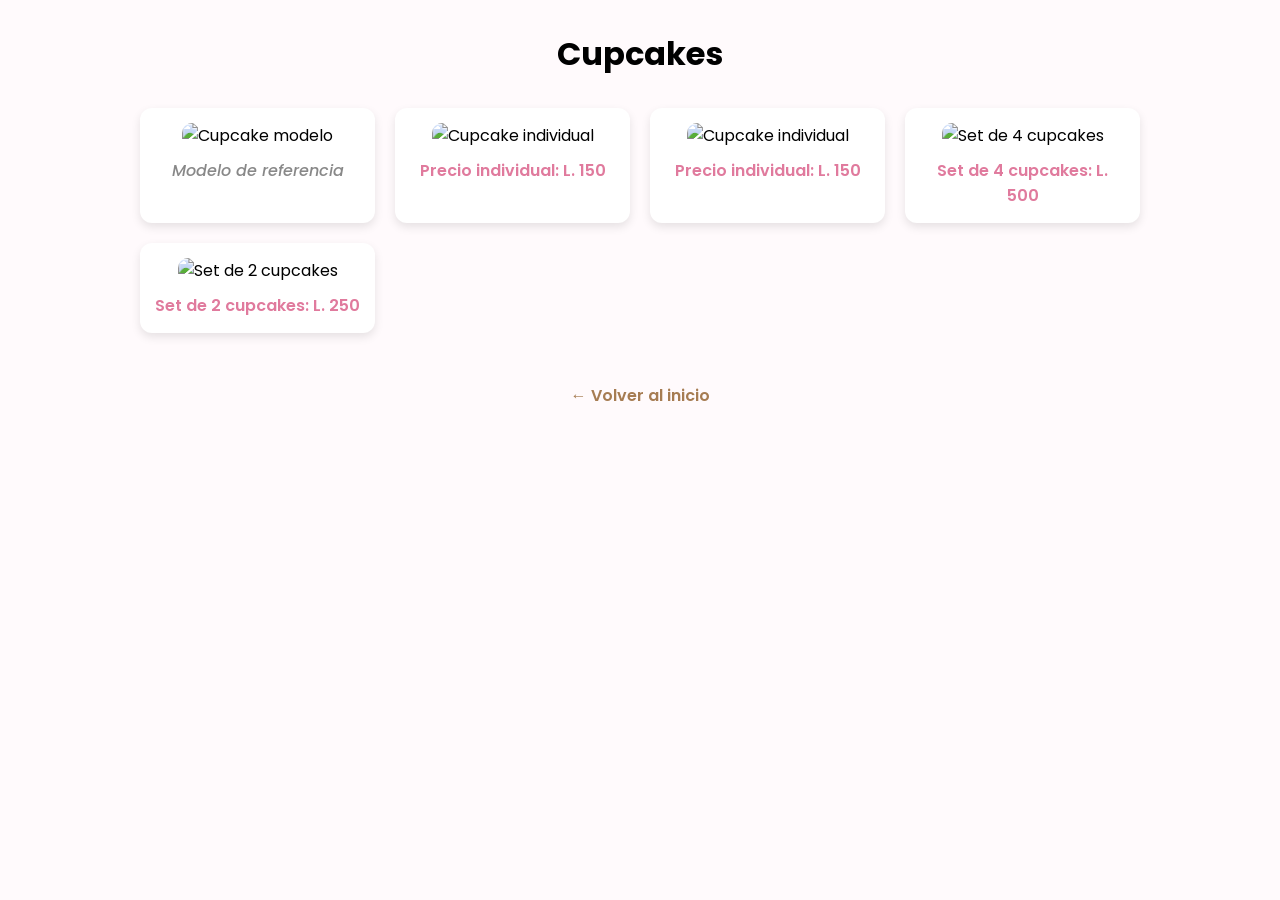
==== cupcakes.html @ 00a35a2e "Create cupcakes.html" ====
<!DOCTYPE html>
<html lang="es">
<head>
<meta charset="UTF-8">
<title>Cupcakes</title>

<meta name="viewport" content="width=device-width, initial-scale=1.0">

<link href="https://fonts.googleapis.com/css2?family=Poppins:wght@300;400;500;600&display=swap" rel="stylesheet">

<style>
body {
  font-family: 'Poppins', sans-serif;
  background: #fffafc;
  text-align: center;
  margin: 0;
}

h1 {
  margin: 30px 0 10px;
}

/* GALLERY */
.gallery {
  display: grid;
  grid-template-columns: repeat(auto-fit, minmax(220px, 1fr));
  gap: 20px;
  padding: 20px;
  max-width: 1000px;
  margin: auto;
}

/* CARD */
.card {
  background: white;
  padding: 15px;
  border-radius: 12px;
  box-shadow: 0 4px 10px rgba(0,0,0,0.1);
}

img {
  width: 100%;
  height: 220px;
  object-fit: cover;
  border-radius: 10px;
}

/* TEXT */
.price {
  margin-top: 10px;
  font-weight: 600;
  color: #e07a9d;
}

.no-price {
  margin-top: 10px;
  font-weight: 500;
  color: #888;
  font-style: italic;
}

/* BACK BUTTON */
.back {
  display: inline-block;
  margin: 30px;
  text-decoration: none;
  color: #a67c52;
  font-weight: 600;
}
</style>
</head>

<body>

<h1>Cupcakes</h1>

<div class="gallery">

  <!-- MAIN MODEL (NO PRICE) -->
  <div class="card">
    <img src="images/cupcake2.png" alt="Cupcake modelo">
    <div class="no-price">Modelo de referencia</div>
  </div>

  <!-- INDIVIDUAL 1 -->
  <div class="card">
    <img src="images/cupcake1.png" alt="Cupcake individual">
    <div class="price">Precio individual: L. 150</div>
  </div>

  <!-- INDIVIDUAL 2 -->
  <div class="card">
    <img src="images/cupcake4.png" alt="Cupcake individual">
    <div class="price">Precio individual: L. 150</div>
  </div>

  <!-- SET OF 4 -->
  <div class="card">
    <img src="images/cupcake3.png" alt="Set de 4 cupcakes">
    <div class="price">Set de 4 cupcakes: L. 500</div>
  </div>

  <!-- SET OF 2 -->
  <div class="card">
    <img src="images/cupcake5.png" alt="Set de 2 cupcakes">
    <div class="price">Set de 2 cupcakes: L. 250</div>
  </div>

</div>

<a href="index.html" class="back">← Volver al inicio</a>

</body>
</html>
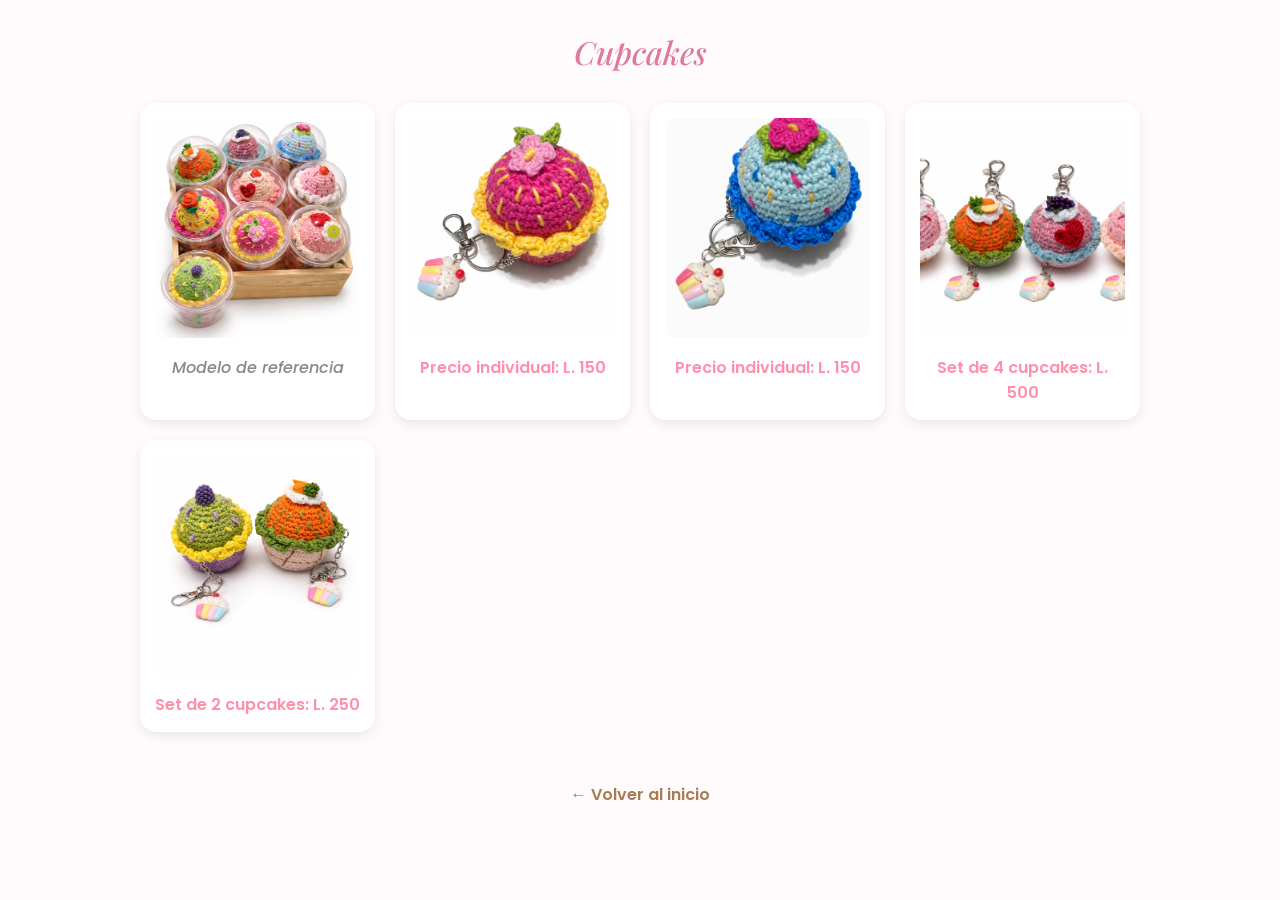
==== commit ed9ef89c: "Update cupcakes.html" ====
--- a/cupcakes.html
+++ b/cupcakes.html
@@ -6,7 +6,8 @@
 
 <meta name="viewport" content="width=device-width, initial-scale=1.0">
 
-<link href="https://fonts.googleapis.com/css2?family=Poppins:wght@300;400;500;600&display=swap" rel="stylesheet">
+<!-- FONTS -->
+<link href="https://fonts.googleapis.com/css2?family=Poppins:wght@300;400;500;600&family=Playfair+Display:ital,wght@1,500&display=swap" rel="stylesheet">
 
 <style>
 body {
@@ -16,8 +17,13 @@
   margin: 0;
 }
 
+/* TITLE */
 h1 {
+  font-family: 'Playfair Display', serif;
+  font-style: italic;
+  font-weight: 500;
   margin: 30px 0 10px;
+  color: #e07a9d;
 }
 
 /* GALLERY */
@@ -32,24 +38,31 @@
 
 /* CARD */
 .card {
-  background: white;
+  background: #ffffff;
   padding: 15px;
-  border-radius: 12px;
-  box-shadow: 0 4px 10px rgba(0,0,0,0.1);
+  border-radius: 16px;
+  box-shadow: 0 4px 12px rgba(0,0,0,0.08);
+  transition: transform 0.2s;
 }
 
-img {
+.card:hover {
+  transform: scale(1.03);
+}
+
+/* IMAGE */
+.card img {
   width: 100%;
   height: 220px;
   object-fit: cover;
-  border-radius: 10px;
+  border-radius: 12px;
+  cursor: pointer;
 }
 
 /* TEXT */
 .price {
   margin-top: 10px;
   font-weight: 600;
-  color: #e07a9d;
+  color: #ff8fab;
 }
 
 .no-price {
@@ -59,13 +72,32 @@
   font-style: italic;
 }
 
-/* BACK BUTTON */
+/* BACK */
 .back {
   display: inline-block;
   margin: 30px;
   text-decoration: none;
   color: #a67c52;
   font-weight: 600;
+}
+
+/* LIGHTBOX */
+.lightbox {
+  display: none;
+  position: fixed;
+  top: 0;
+  left: 0;
+  width: 100%;
+  height: 100%;
+  background: rgba(0,0,0,0.8);
+  justify-content: center;
+  align-items: center;
+}
+
+.lightbox img {
+  max-width: 90%;
+  max-height: 90%;
+  border-radius: 12px;
 }
 </style>
 </head>
@@ -78,31 +110,31 @@
 
   <!-- MAIN MODEL (NO PRICE) -->
   <div class="card">
-    <img src="images/cupcake2.png" alt="Cupcake modelo">
+    <img src="images/cupcake2.png" onclick="openLightbox(this.src)">
     <div class="no-price">Modelo de referencia</div>
   </div>
 
   <!-- INDIVIDUAL 1 -->
   <div class="card">
-    <img src="images/cupcake1.png" alt="Cupcake individual">
+    <img src="images/cupcake1.png" onclick="openLightbox(this.src)">
     <div class="price">Precio individual: L. 150</div>
   </div>
 
   <!-- INDIVIDUAL 2 -->
   <div class="card">
-    <img src="images/cupcake4.png" alt="Cupcake individual">
+    <img src="images/cupcake4.png" onclick="openLightbox(this.src)">
     <div class="price">Precio individual: L. 150</div>
   </div>
 
   <!-- SET OF 4 -->
   <div class="card">
-    <img src="images/cupcake3.png" alt="Set de 4 cupcakes">
+    <img src="images/cupcake3.png" onclick="openLightbox(this.src)">
     <div class="price">Set de 4 cupcakes: L. 500</div>
   </div>
 
   <!-- SET OF 2 -->
   <div class="card">
-    <img src="images/cupcake5.png" alt="Set de 2 cupcakes">
+    <img src="images/cupcake5.png" onclick="openLightbox(this.src)">
     <div class="price">Set de 2 cupcakes: L. 250</div>
   </div>
 
@@ -110,5 +142,21 @@
 
 <a href="index.html" class="back">← Volver al inicio</a>
 
+<!-- LIGHTBOX -->
+<div class="lightbox" id="lightbox" onclick="closeLightbox()">
+  <img id="lightbox-img">
+</div>
+
+<script>
+function openLightbox(src) {
+  document.getElementById("lightbox").style.display = "flex";
+  document.getElementById("lightbox-img").src = src;
+}
+
+function closeLightbox() {
+  document.getElementById("lightbox").style.display = "none";
+}
+</script>
+
 </body>
 </html>
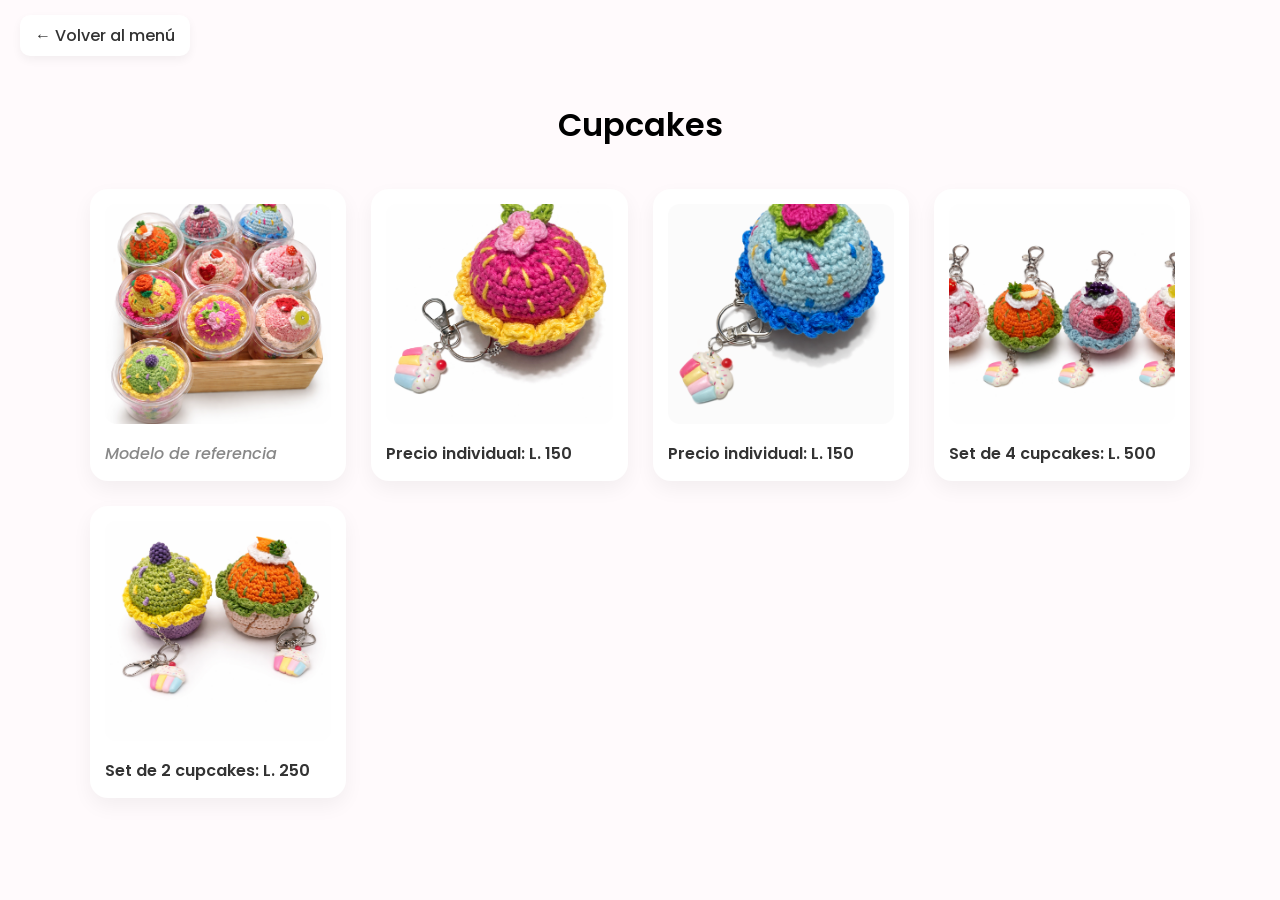
==== commit 203638b2: "Update cupcakes.html" ====
--- a/cupcakes.html
+++ b/cupcakes.html
@@ -6,47 +6,66 @@
 
 <meta name="viewport" content="width=device-width, initial-scale=1.0">
 
-<!-- FONTS -->
-<link href="https://fonts.googleapis.com/css2?family=Poppins:wght@300;400;500;600&family=Playfair+Display:ital,wght@1,500&display=swap" rel="stylesheet">
+<!-- SOLO POPPINS -->
+<link href="https://fonts.googleapis.com/css2?family=Poppins:wght@300;400;500;600&display=swap" rel="stylesheet">
 
 <style>
 body {
   font-family: 'Poppins', sans-serif;
   background: #fffafc;
-  text-align: center;
   margin: 0;
+}
+
+/* HEADER (IGUAL A TODO) */
+.header {
+  display: flex;
+  align-items: center;
+  padding: 15px 20px;
+}
+
+.back-btn {
+  text-decoration: none;
+  color: #333;
+  font-weight: 500;
+  background: white;
+  padding: 8px 15px;
+  border-radius: 10px;
+  box-shadow: 0 4px 10px rgba(0,0,0,0.05);
+  transition: 0.3s;
+}
+
+.back-btn:hover {
+  background: #ffe4ec;
 }
 
 /* TITLE */
 h1 {
-  font-family: 'Playfair Display', serif;
-  font-style: italic;
-  font-weight: 500;
-  margin: 30px 0 10px;
-  color: #e07a9d;
+  text-align: center;
+  margin: 30px 0 20px;
+  font-weight: 600;
 }
 
 /* GALLERY */
 .gallery {
   display: grid;
   grid-template-columns: repeat(auto-fit, minmax(220px, 1fr));
-  gap: 20px;
+  gap: 25px;
   padding: 20px;
-  max-width: 1000px;
+  max-width: 1100px;
   margin: auto;
 }
 
-/* CARD */
+/* CARD (CONSISTENTE) */
 .card {
   background: #ffffff;
   padding: 15px;
-  border-radius: 16px;
-  box-shadow: 0 4px 12px rgba(0,0,0,0.08);
-  transition: transform 0.2s;
+  border-radius: 18px;
+  box-shadow: 0 8px 20px rgba(0,0,0,0.05);
+  transition: 0.3s;
 }
 
 .card:hover {
-  transform: scale(1.03);
+  transform: translateY(-5px);
 }
 
 /* IMAGE */
@@ -56,13 +75,18 @@
   object-fit: cover;
   border-radius: 12px;
   cursor: pointer;
+  transition: 0.3s;
+}
+
+.card img:hover {
+  transform: scale(1.05);
 }
 
 /* TEXT */
 .price {
   margin-top: 10px;
   font-weight: 600;
-  color: #ff8fab;
+  color: #333;
 }
 
 .no-price {
@@ -70,15 +94,6 @@
   font-weight: 500;
   color: #888;
   font-style: italic;
-}
-
-/* BACK */
-.back {
-  display: inline-block;
-  margin: 30px;
-  text-decoration: none;
-  color: #a67c52;
-  font-weight: 600;
 }
 
 /* LIGHTBOX */
@@ -89,14 +104,15 @@
   left: 0;
   width: 100%;
   height: 100%;
-  background: rgba(0,0,0,0.8);
+  background: rgba(0,0,0,0.85);
   justify-content: center;
   align-items: center;
+  padding: 20px;
 }
 
 .lightbox img {
-  max-width: 90%;
-  max-height: 90%;
+  max-width: 95%;
+  max-height: 95%;
   border-radius: 12px;
 }
 </style>
@@ -104,11 +120,16 @@
 
 <body>
 
+<!-- BOTÓN REGRESO -->
+<div class="header">
+  <a href="index.html" class="back-btn">← Volver al menú</a>
+</div>
+
 <h1>Cupcakes</h1>
 
 <div class="gallery">
 
-  <!-- MAIN MODEL (NO PRICE) -->
+  <!-- MAIN MODEL -->
   <div class="card">
     <img src="images/cupcake2.png" onclick="openLightbox(this.src)">
     <div class="no-price">Modelo de referencia</div>
@@ -140,8 +161,6 @@
 
 </div>
 
-<a href="index.html" class="back">← Volver al inicio</a>
-
 <!-- LIGHTBOX -->
 <div class="lightbox" id="lightbox" onclick="closeLightbox()">
   <img id="lightbox-img">
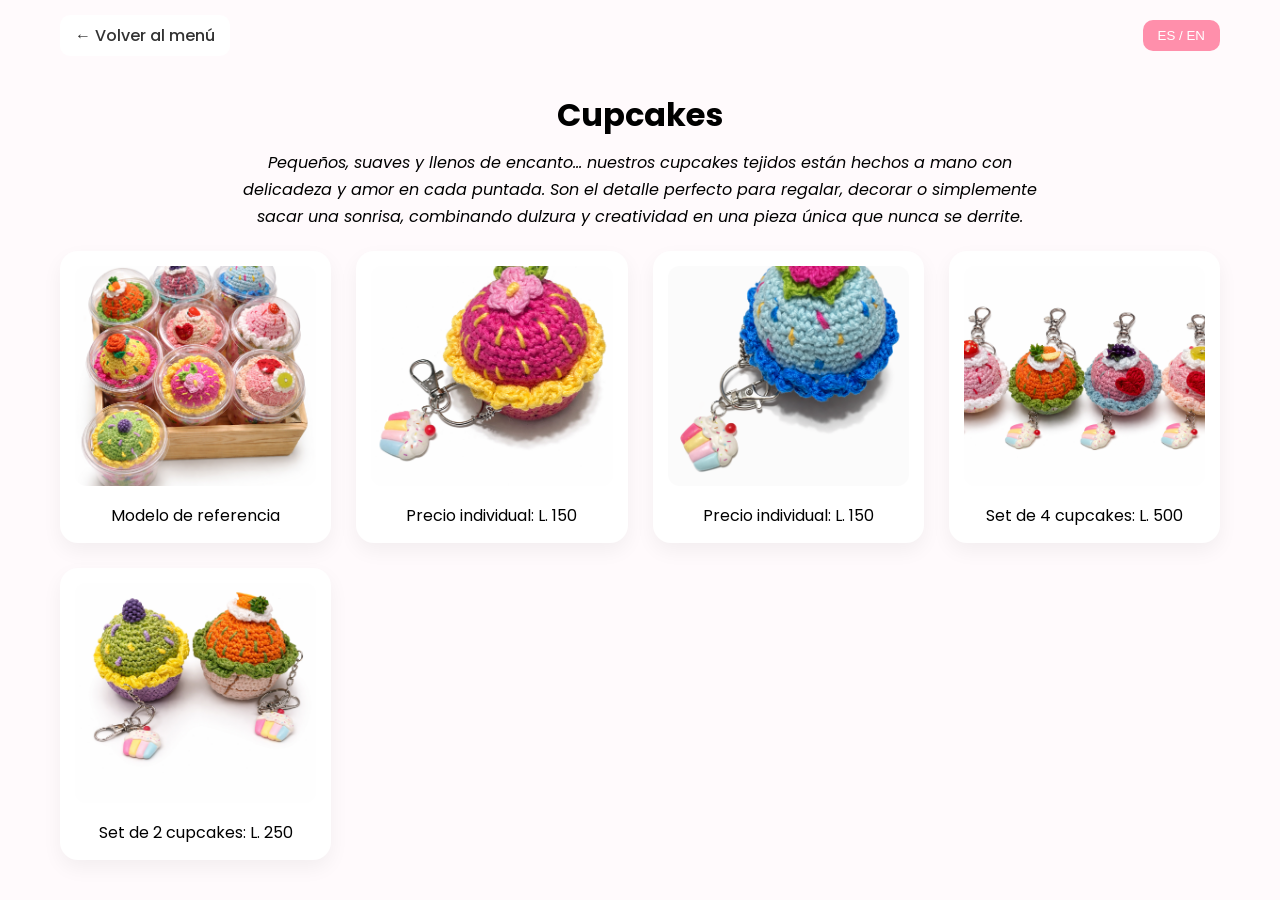
==== commit 2a1aaff7: "Update cupcakes.html" ====
--- a/cupcakes.html
+++ b/cupcakes.html
@@ -6,7 +6,6 @@
 
 <meta name="viewport" content="width=device-width, initial-scale=1.0">
 
-<!-- SOLO POPPINS -->
 <link href="https://fonts.googleapis.com/css2?family=Poppins:wght@300;400;500;600&display=swap" rel="stylesheet">
 
 <style>
@@ -14,11 +13,20 @@
   font-family: 'Poppins', sans-serif;
   background: #fffafc;
   margin: 0;
-}
-
-/* HEADER (IGUAL A TODO) */
+  display: flex;
+  justify-content: center;
+}
+
+/* CONTAINER RESPONSIVE */
+.container {
+  width: 100%;
+  max-width: 1200px;
+}
+
+/* HEADER */
 .header {
   display: flex;
+  justify-content: space-between;
   align-items: center;
   padding: 15px 20px;
 }
@@ -30,19 +38,32 @@
   background: white;
   padding: 8px 15px;
   border-radius: 10px;
-  box-shadow: 0 4px 10px rgba(0,0,0,0.05);
-  transition: 0.3s;
-}
-
-.back-btn:hover {
-  background: #ffe4ec;
+}
+
+/* TRANSLATE BUTTON */
+.lang-btn {
+  background: #ff8fab;
+  color: white;
+  border: none;
+  padding: 8px 15px;
+  border-radius: 10px;
+  cursor: pointer;
 }
 
 /* TITLE */
 h1 {
   text-align: center;
-  margin: 30px 0 20px;
-  font-weight: 600;
+  margin: 20px 0 10px;
+}
+
+/* DESCRIPTION */
+.description {
+  max-width: 800px;
+  margin: auto;
+  text-align: center;
+  padding: 0 20px;
+  line-height: 1.7;
+  font-style: italic;
 }
 
 /* GALLERY */
@@ -51,49 +72,28 @@
   grid-template-columns: repeat(auto-fit, minmax(220px, 1fr));
   gap: 25px;
   padding: 20px;
-  max-width: 1100px;
-  margin: auto;
-}
-
-/* CARD (CONSISTENTE) */
+}
+
+/* CARD */
 .card {
   background: #ffffff;
   padding: 15px;
   border-radius: 18px;
   box-shadow: 0 8px 20px rgba(0,0,0,0.05);
-  transition: 0.3s;
-}
-
-.card:hover {
-  transform: translateY(-5px);
-}
-
-/* IMAGE */
+}
+
 .card img {
   width: 100%;
   height: 220px;
   object-fit: cover;
   border-radius: 12px;
   cursor: pointer;
-  transition: 0.3s;
-}
-
-.card img:hover {
-  transform: scale(1.05);
 }
 
 /* TEXT */
-.price {
+.price, .no-price {
   margin-top: 10px;
-  font-weight: 600;
-  color: #333;
-}
-
-.no-price {
-  margin-top: 10px;
-  font-weight: 500;
-  color: #888;
-  font-style: italic;
+  text-align: center;
 }
 
 /* LIGHTBOX */
@@ -107,66 +107,67 @@
   background: rgba(0,0,0,0.85);
   justify-content: center;
   align-items: center;
-  padding: 20px;
 }
 
 .lightbox img {
   max-width: 95%;
   max-height: 95%;
-  border-radius: 12px;
 }
 </style>
 </head>
 
 <body>
 
-<!-- BOTÓN REGRESO -->
+<div class="container">
+
 <div class="header">
-  <a href="index.html" class="back-btn">← Volver al menú</a>
-</div>
-
-<h1>Cupcakes</h1>
+  <a href="index.html" class="back-btn" id="backBtn">← Volver al menú</a>
+  <button class="lang-btn" onclick="toggleLanguage()">ES / EN</button>
+</div>
+
+<h1 id="title">Cupcakes</h1>
+
+<div class="description" id="desc">
+Pequeños, suaves y llenos de encanto… nuestros cupcakes tejidos están hechos a mano con delicadeza y amor en cada puntada. Son el detalle perfecto para regalar, decorar o simplemente sacar una sonrisa, combinando dulzura y creatividad en una pieza única que nunca se derrite.
+</div>
 
 <div class="gallery">
 
-  <!-- MAIN MODEL -->
-  <div class="card">
-    <img src="images/cupcake2.png" onclick="openLightbox(this.src)">
-    <div class="no-price">Modelo de referencia</div>
-  </div>
-
-  <!-- INDIVIDUAL 1 -->
-  <div class="card">
-    <img src="images/cupcake1.png" onclick="openLightbox(this.src)">
-    <div class="price">Precio individual: L. 150</div>
-  </div>
-
-  <!-- INDIVIDUAL 2 -->
-  <div class="card">
-    <img src="images/cupcake4.png" onclick="openLightbox(this.src)">
-    <div class="price">Precio individual: L. 150</div>
-  </div>
-
-  <!-- SET OF 4 -->
-  <div class="card">
-    <img src="images/cupcake3.png" onclick="openLightbox(this.src)">
-    <div class="price">Set de 4 cupcakes: L. 500</div>
-  </div>
-
-  <!-- SET OF 2 -->
-  <div class="card">
-    <img src="images/cupcake5.png" onclick="openLightbox(this.src)">
-    <div class="price">Set de 2 cupcakes: L. 250</div>
-  </div>
-
-</div>
-
-<!-- LIGHTBOX -->
+<div class="card">
+<img src="images/cupcake2.png" onclick="openLightbox(this.src)">
+<div class="no-price" id="ref">Modelo de referencia</div>
+</div>
+
+<div class="card">
+<img src="images/cupcake1.png" onclick="openLightbox(this.src)">
+<div class="price" data-price="150"></div>
+</div>
+
+<div class="card">
+<img src="images/cupcake4.png" onclick="openLightbox(this.src)">
+<div class="price" data-price="150"></div>
+</div>
+
+<div class="card">
+<img src="images/cupcake3.png" onclick="openLightbox(this.src)">
+<div class="price" data-price="500" data-type="set4"></div>
+</div>
+
+<div class="card">
+<img src="images/cupcake5.png" onclick="openLightbox(this.src)">
+<div class="price" data-price="250" data-type="set2"></div>
+</div>
+
+</div>
+
 <div class="lightbox" id="lightbox" onclick="closeLightbox()">
-  <img id="lightbox-img">
+<img id="lightbox-img">
+</div>
+
 </div>
 
 <script>
+// LIGHTBOX
 function openLightbox(src) {
   document.getElementById("lightbox").style.display = "flex";
   document.getElementById("lightbox-img").src = src;
@@ -175,6 +176,51 @@
 function closeLightbox() {
   document.getElementById("lightbox").style.display = "none";
 }
+
+// LANGUAGE + PRICES
+let isSpanish = true;
+const rate = 26.5;
+
+function updatePrices() {
+  document.querySelectorAll(".price").forEach(el => {
+    let base = parseFloat(el.dataset.price);
+    let type = el.dataset.type;
+
+    if (isSpanish) {
+      if (type === "set4") el.innerText = `Set de 4 cupcakes: L. ${base}`;
+      else if (type === "set2") el.innerText = `Set de 2 cupcakes: L. ${base}`;
+      else el.innerText = `Precio individual: L. ${base}`;
+    } else {
+      let usd = (base / rate).toFixed(2);
+      if (type === "set4") el.innerText = `Set of 4 cupcakes: $${usd}`;
+      else if (type === "set2") el.innerText = `Set of 2 cupcakes: $${usd}`;
+      else el.innerText = `Individual price: $${usd}`;
+    }
+  });
+}
+
+function toggleLanguage() {
+  isSpanish = !isSpanish;
+
+  if (isSpanish) {
+    document.getElementById("title").innerText = "Cupcakes";
+    document.getElementById("backBtn").innerText = "← Volver al menú";
+    document.getElementById("ref").innerText = "Modelo de referencia";
+    document.getElementById("desc").innerText =
+    "Pequeños, suaves y llenos de encanto… nuestros cupcakes tejidos están hechos a mano con delicadeza y amor en cada puntada. Son el detalle perfecto para regalar, decorar o simplemente sacar una sonrisa, combinando dulzura y creatividad en una pieza única que nunca se derrite.";
+  } else {
+    document.getElementById("title").innerText = "Cupcakes";
+    document.getElementById("backBtn").innerText = "← Back to menu";
+    document.getElementById("ref").innerText = "Reference model";
+    document.getElementById("desc").innerText =
+    "Small, soft, and full of charm… our crocheted cupcakes are handmade with delicacy and love in every stitch. They are the perfect detail to gift, decorate, or simply bring a smile, combining sweetness and creativity in a unique piece that never melts.";
+  }
+
+  updatePrices();
+}
+
+// INIT
+updatePrices();
 </script>
 
 </body>
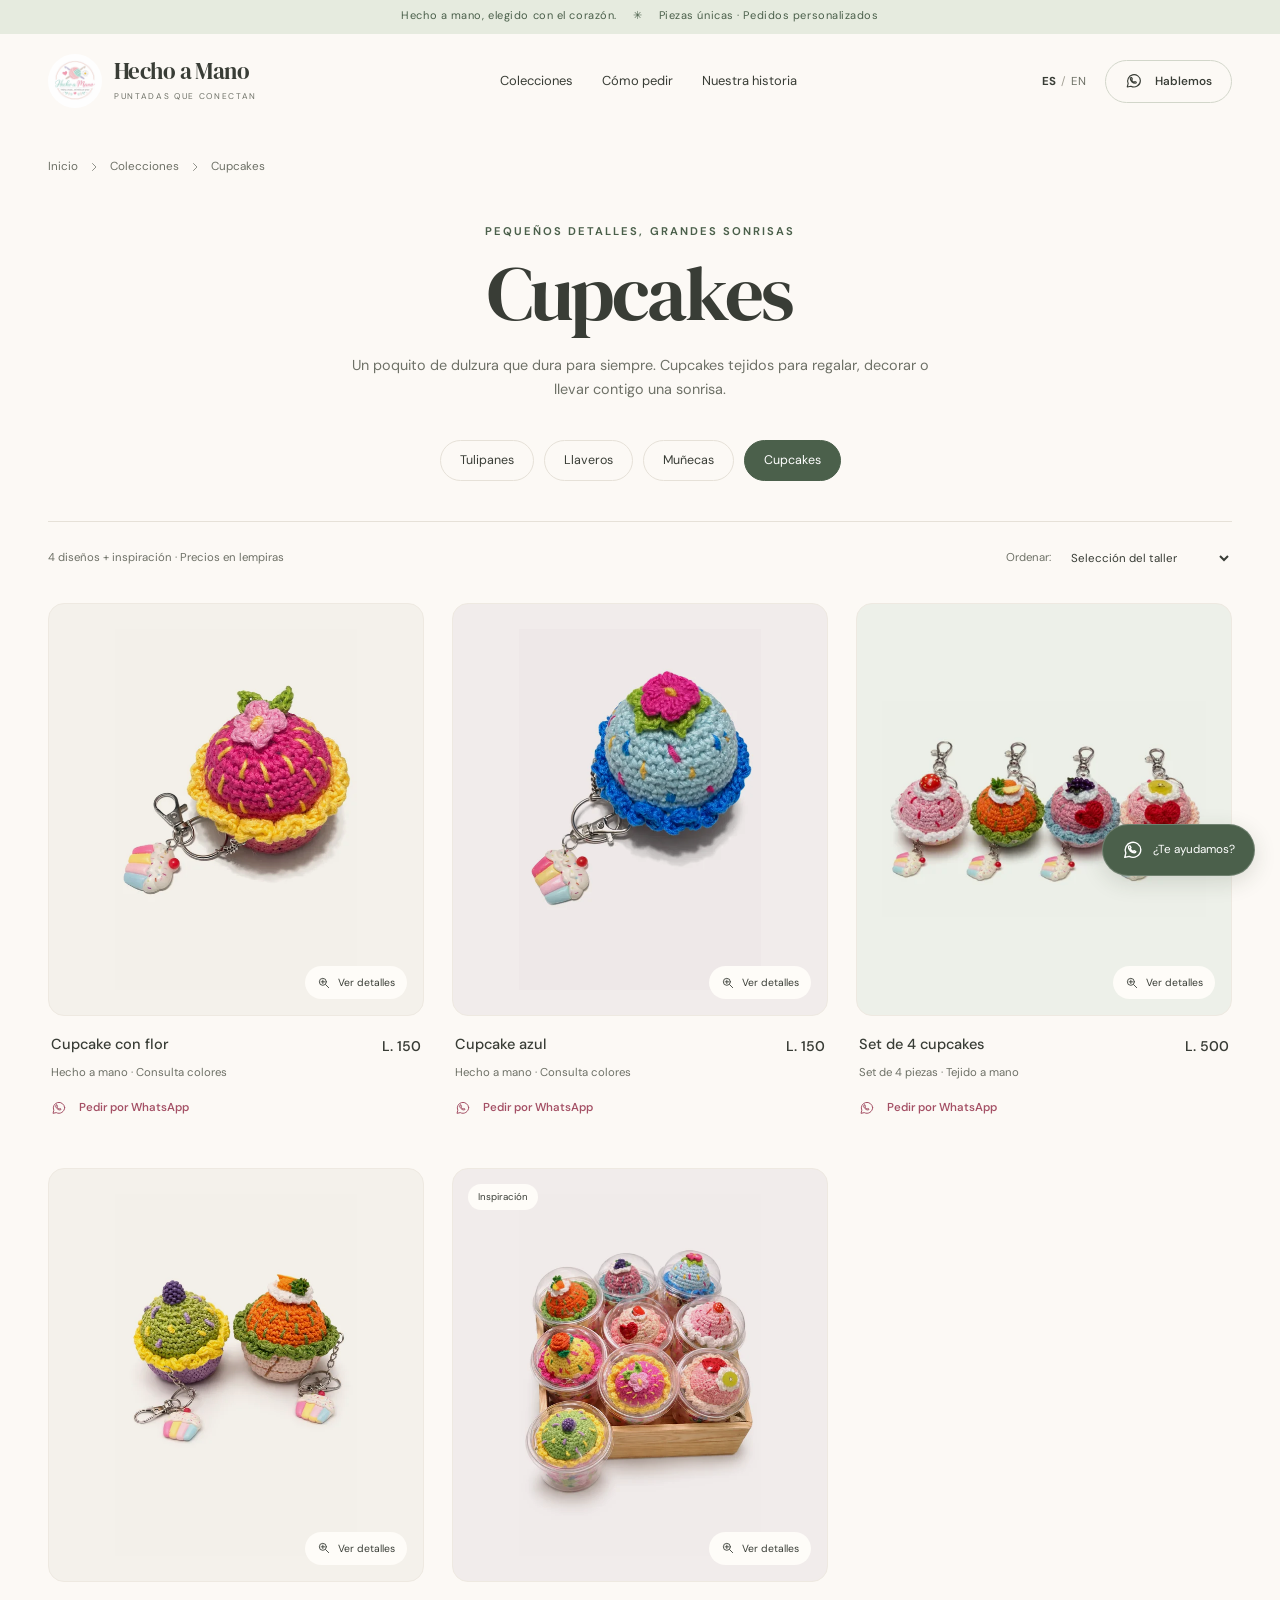
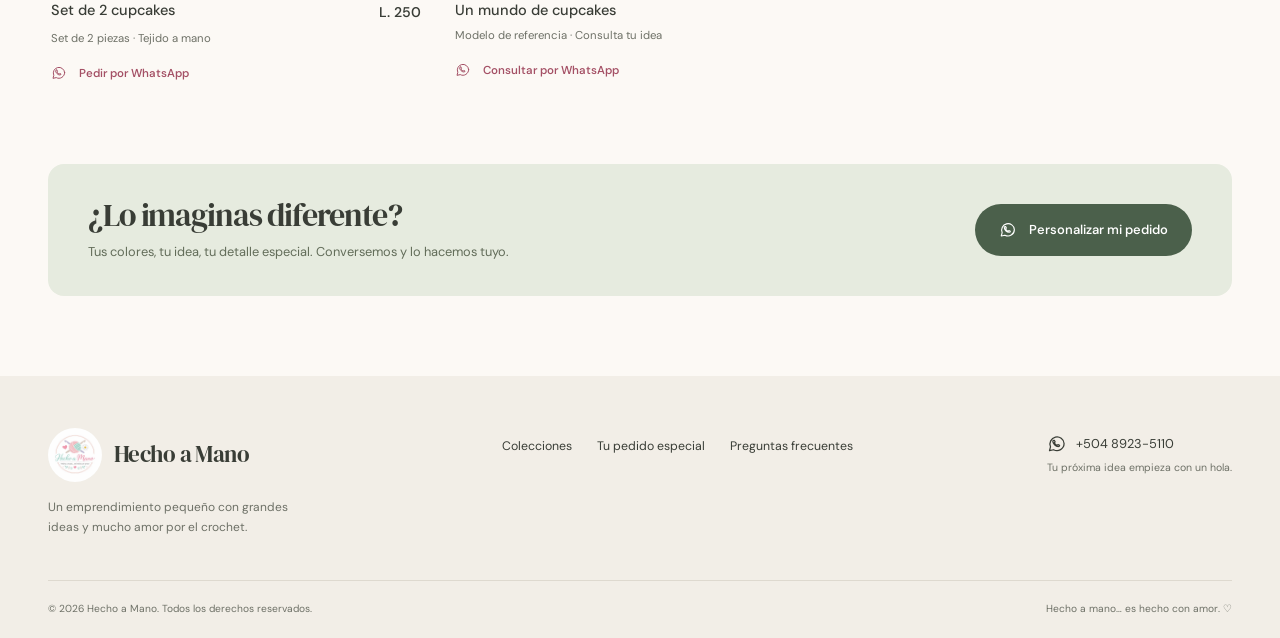
==== commit 3f9d94a8: "Refresh handmade storefront and add direct WhatsApp ordering Redesign all five pages with cream, ros" ====
--- a/cupcakes.html
+++ b/cupcakes.html
@@ -1,227 +1,101 @@
 <!DOCTYPE html>
 <html lang="es">
 <head>
-<meta charset="UTF-8">
-<title>Cupcakes</title>
+  <meta charset="UTF-8">
+  <meta name="viewport" content="width=device-width, initial-scale=1.0">
+  <meta name="theme-color" content="#fcf9f5">
+  <title>Cupcakes · Hecho a Mano</title>
+  <meta name="description" content="Un poquito de dulzura que dura para siempre. Cupcakes tejidos para regalar, decorar o llevar contigo una sonrisa.">
+  <link rel="canonical" href="https://hecho-a-mano-0823.vercel.app/cupcakes.html">
+  <meta property="og:title" content="Cupcakes · Hecho a Mano">
+  <meta property="og:description" content="Un poquito de dulzura que dura para siempre. Cupcakes tejidos para regalar, decorar o llevar contigo una sonrisa.">
+  <meta property="og:type" content="website">
+  <meta property="og:locale" content="es_HN">
+  <meta property="og:url" content="https://hecho-a-mano-0823.vercel.app/cupcakes.html">
+  <meta property="og:image" content="https://hecho-a-mano-0823.vercel.app/images/web/tulipan-modelo.webp">
+  <link rel="icon" href="images/web/logo-small.webp" type="image/webp">
+  <link rel="preload" href="fonts/dm-sans-normal.woff2" as="font" type="font/woff2" crossorigin>
+  <link rel="preload" href="fonts/dm-serif-display-normal.woff2" as="font" type="font/woff2" crossorigin>
+  <link rel="stylesheet" href="styles.css">
+  <script src="app.js" defer></script>
+</head>
+<body data-page="cupcakes">
 
-<meta name="viewport" content="width=device-width, initial-scale=1.0">
+<a class="skip-link" href="#main"><span data-es="Saltar al contenido" data-en="Skip to content" >Saltar al contenido</span></a>
+<div class="announcement"><span data-es="Hecho a mano, elegido con el corazón." data-en="Handmade with care. Chosen with love." >Hecho a mano, elegido con el corazón.</span><span data-es="Piezas únicas · Pedidos personalizados" data-en="Unique pieces · Custom orders" >Piezas únicas · Pedidos personalizados</span></div>
+<header class="site-header" id="site-header">
+  <div class="wrap header-inner">
+    <a class="brand" href="index.html" aria-label="Hecho a Mano — Inicio">
+      <img src="images/web/logo-small.webp" alt="Logo de Hecho a Mano" width="54" height="54">
+      <span><span class="brand-name">Hecho a Mano</span><span data-es="PUNTADAS QUE CONECTAN" data-en="STITCHES THAT CONNECT" class="brand-note">PUNTADAS QUE CONECTAN</span></span>
+    </a>
+    <nav class="main-nav" id="main-nav" aria-label="Navegación principal" data-aria-es="Navegación principal" data-aria-en="Main navigation">
+      <a href="index.html#colecciones"><span data-es="Colecciones" data-en="Collections" >Colecciones</span></a>
+      <a href="index.html#como-pedir"><span data-es="Cómo pedir" data-en="How to order" >Cómo pedir</span></a>
+      <a href="index.html#historia"><span data-es="Nuestra historia" data-en="Our story" >Nuestra historia</span></a>
+    </nav>
+    <div class="header-actions">
+      <button class="language-button" id="language-button" type="button" aria-label="Switch to English"><span class="chosen" lang="es">ES</span><span lang="en">EN</span></button>
+      <a class="button button-outline button-small" href="https://wa.me/50489235110?text=%C2%A1Hola%2C+Hecho+a+Mano%21+Me+gustar%C3%ADa+saber+m%C3%A1s+sobre+sus+piezas+tejidas+y+hacer+un+pedido." data-whatsapp-es="¡Hola, Hecho a Mano! Me gustaría saber más sobre sus piezas tejidas y hacer un pedido." data-whatsapp-en="Hello, Hecho a Mano! I&#x27;d like to learn more about your crochet pieces and place an order." target="_blank" rel="noopener noreferrer" ><svg class="whatsapp" viewBox="0 0 24 24" fill="none" stroke="currentColor" stroke-width="1.5" stroke-linecap="round" stroke-linejoin="round" aria-hidden="true"><path d="M20.5 11.5a8.5 8.5 0 0 1-12.6 7.4L3 20l1.2-4.6A8.5 8.5 0 1 1 20.5 11.5Z"/><path d="M8 7.5c-.5 0-1 .5-1 1.3 0 2.9 3.4 6.2 6.5 6.2.8 0 1.6-.7 1.6-1.3l-2-1-1 1c-1.5-.6-2.7-1.8-3.3-3.2l1-1-1-2Z"/></svg><span data-es="Hablemos" data-en="Let’s talk" >Hablemos</span></a>
+      <button class="menu-toggle" id="menu-toggle" type="button" aria-label="Abrir menú" data-aria-es="Abrir o cerrar menú" data-aria-en="Open or close menu" aria-expanded="false" aria-controls="main-nav"><svg class="menu" viewBox="0 0 24 24" fill="none" stroke="currentColor" stroke-width="1.5" stroke-linecap="round" stroke-linejoin="round" aria-hidden="true"><path d="M4 7h16M4 12h16M4 17h16"/></svg></button>
+    </div>
+  </div>
+</header>
 
-<link href="https://fonts.googleapis.com/css2?family=Poppins:wght@300;400;500;600&display=swap" rel="stylesheet">
+<main id="main" class="wrap">
+  <nav class="breadcrumb" aria-label="Ubicación" data-aria-es="Ubicación" data-aria-en="Breadcrumb"><a href="index.html"><span data-es="Inicio" data-en="Home" >Inicio</span></a><svg class="chevron" viewBox="0 0 24 24" fill="none" stroke="currentColor" stroke-width="1.5" stroke-linecap="round" stroke-linejoin="round" aria-hidden="true"><path d="m9 5 7 7-7 7"/></svg><a href="index.html#colecciones"><span data-es="Colecciones" data-en="Collections" >Colecciones</span></a><svg class="chevron" viewBox="0 0 24 24" fill="none" stroke="currentColor" stroke-width="1.5" stroke-linecap="round" stroke-linejoin="round" aria-hidden="true"><path d="m9 5 7 7-7 7"/></svg><span data-es="Cupcakes" data-en="Cupcakes" >Cupcakes</span></nav>
+  <header class="catalog-heading"><p class="eyebrow"><span data-es="Pequeños detalles, grandes sonrisas" data-en="Little details, big smiles" >Pequeños detalles, grandes sonrisas</span></p><h1><span data-es="Cupcakes" data-en="Cupcakes" >Cupcakes</span></h1><p data-es="Un poquito de dulzura que dura para siempre. Cupcakes tejidos para regalar, decorar o llevar contigo una sonrisa." data-en="A little sweetness that lasts forever. Crocheted cupcakes to give, decorate with, or carry a smile along." >Un poquito de dulzura que dura para siempre. Cupcakes tejidos para regalar, decorar o llevar contigo una sonrisa.</p></header>
+  <nav class="collection-tabs" aria-label="Colecciones" data-aria-es="Colecciones" data-aria-en="Collections"><a href="tulipanes.html" ><span data-es="Tulipanes" data-en="Tulips" >Tulipanes</span></a><a href="llaveros.html" ><span data-es="Llaveros" data-en="Keychains" >Llaveros</span></a><a href="munecas.html" ><span data-es="Muñecas" data-en="Dolls" >Muñecas</span></a><a href="cupcakes.html" aria-current=page><span data-es="Cupcakes" data-en="Cupcakes" >Cupcakes</span></a></nav>
+  <div class="catalog-toolbar"><p data-es="4 diseños + inspiración · Precios en lempiras" data-en="4 designs + inspiration · Prices in HNL" >4 diseños + inspiración · Precios en lempiras</p><label class="sort-label" for="catalog-sort"><span data-es="Ordenar:" data-en="Sort:" >Ordenar:</span><select id="catalog-sort"><option value="featured" data-es="Selección del taller" data-en="Workshop selection">Selección del taller</option><option value="price-asc" data-es="Precio: menor a mayor" data-en="Price: low to high">Precio: menor a mayor</option><option value="price-desc" data-es="Precio: mayor a menor" data-en="Price: high to low">Precio: mayor a menor</option></select></label></div>
+  <div class="product-grid" id="product-grid">
+      <article class="product-card" id="cupcake-flor" data-price="150" data-original-order="0">
+        <button class="product-image-button " type="button" data-product="cupcake-flor" aria-label="Ver detalles de Cupcake con flor" data-aria-es="Ver detalles de Cupcake con flor" data-aria-en="View details of Flower cupcake"><img class="" src="images/web/cupcake1.webp" srcset="images/web/cupcake1-small.webp 480w, images/web/cupcake1.webp 1000w" sizes="(max-width: 640px) 44vw, 30vw" alt="Cupcake con flor tejido a mano" data-alt-es="Cupcake con flor tejido a mano" data-alt-en="Flower cupcake crocheted by hand" fetchpriority="high" decoding="async"><span class="view-pill"><svg class="zoom" viewBox="0 0 24 24" fill="none" stroke="currentColor" stroke-width="1.5" stroke-linecap="round" stroke-linejoin="round" aria-hidden="true"><circle cx="10" cy="10" r="6"/><path d="m15 15 5 5M7 10h6m-3-3v6"/></svg><span data-es="Ver detalles" data-en="View details" >Ver detalles</span></span></button>
+        <div class="product-info"><div class="product-title-row"><h2 data-es="Cupcake con flor" data-en="Flower cupcake" >Cupcake con flor</h2><p class="product-price">L. 150</p></div><p data-es="Hecho a mano · Consulta colores" data-en="Handmade · Ask about colors" class="product-meta">Hecho a mano · Consulta colores</p><a class="text-link" href="https://wa.me/50489235110?text=%C2%A1Hola%2C+Hecho+a+Mano%21+Me+interesa%3A+Cupcake+con+flor+%28L.+150%29.+%C2%BFPodr%C3%ADan+confirmarme+disponibilidad+y+detalles%3F+https%3A%2F%2Fhecho-a-mano-0823.vercel.app%2Fcupcakes.html%23cupcake-flor" data-whatsapp-es="¡Hola, Hecho a Mano! Me interesa: Cupcake con flor (L. 150). ¿Podrían confirmarme disponibilidad y detalles? https://hecho-a-mano-0823.vercel.app/cupcakes.html#cupcake-flor" data-whatsapp-en="Hello, Hecho a Mano! I’m interested in: Flower cupcake (L. 150). Could you confirm availability and details? https://hecho-a-mano-0823.vercel.app/cupcakes.html#cupcake-flor" target="_blank" rel="noopener noreferrer" ><svg class="whatsapp" viewBox="0 0 24 24" fill="none" stroke="currentColor" stroke-width="1.5" stroke-linecap="round" stroke-linejoin="round" aria-hidden="true"><path d="M20.5 11.5a8.5 8.5 0 0 1-12.6 7.4L3 20l1.2-4.6A8.5 8.5 0 1 1 20.5 11.5Z"/><path d="M8 7.5c-.5 0-1 .5-1 1.3 0 2.9 3.4 6.2 6.5 6.2.8 0 1.6-.7 1.6-1.3l-2-1-1 1c-1.5-.6-2.7-1.8-3.3-3.2l1-1-1-2Z"/></svg><span data-es="Pedir por WhatsApp" data-en="Order on WhatsApp" >Pedir por WhatsApp</span></a></div>
+      </article>
+      <article class="product-card" id="cupcake-azul" data-price="150" data-original-order="1">
+        <button class="product-image-button " type="button" data-product="cupcake-azul" aria-label="Ver detalles de Cupcake azul" data-aria-es="Ver detalles de Cupcake azul" data-aria-en="View details of Blue cupcake"><img class="" src="images/web/cupcake4.webp" srcset="images/web/cupcake4-small.webp 480w, images/web/cupcake4.webp 1000w" sizes="(max-width: 640px) 44vw, 30vw" alt="Cupcake azul tejido a mano" data-alt-es="Cupcake azul tejido a mano" data-alt-en="Blue cupcake crocheted by hand" fetchpriority="high" decoding="async"><span class="view-pill"><svg class="zoom" viewBox="0 0 24 24" fill="none" stroke="currentColor" stroke-width="1.5" stroke-linecap="round" stroke-linejoin="round" aria-hidden="true"><circle cx="10" cy="10" r="6"/><path d="m15 15 5 5M7 10h6m-3-3v6"/></svg><span data-es="Ver detalles" data-en="View details" >Ver detalles</span></span></button>
+        <div class="product-info"><div class="product-title-row"><h2 data-es="Cupcake azul" data-en="Blue cupcake" >Cupcake azul</h2><p class="product-price">L. 150</p></div><p data-es="Hecho a mano · Consulta colores" data-en="Handmade · Ask about colors" class="product-meta">Hecho a mano · Consulta colores</p><a class="text-link" href="https://wa.me/50489235110?text=%C2%A1Hola%2C+Hecho+a+Mano%21+Me+interesa%3A+Cupcake+azul+%28L.+150%29.+%C2%BFPodr%C3%ADan+confirmarme+disponibilidad+y+detalles%3F+https%3A%2F%2Fhecho-a-mano-0823.vercel.app%2Fcupcakes.html%23cupcake-azul" data-whatsapp-es="¡Hola, Hecho a Mano! Me interesa: Cupcake azul (L. 150). ¿Podrían confirmarme disponibilidad y detalles? https://hecho-a-mano-0823.vercel.app/cupcakes.html#cupcake-azul" data-whatsapp-en="Hello, Hecho a Mano! I’m interested in: Blue cupcake (L. 150). Could you confirm availability and details? https://hecho-a-mano-0823.vercel.app/cupcakes.html#cupcake-azul" target="_blank" rel="noopener noreferrer" ><svg class="whatsapp" viewBox="0 0 24 24" fill="none" stroke="currentColor" stroke-width="1.5" stroke-linecap="round" stroke-linejoin="round" aria-hidden="true"><path d="M20.5 11.5a8.5 8.5 0 0 1-12.6 7.4L3 20l1.2-4.6A8.5 8.5 0 1 1 20.5 11.5Z"/><path d="M8 7.5c-.5 0-1 .5-1 1.3 0 2.9 3.4 6.2 6.5 6.2.8 0 1.6-.7 1.6-1.3l-2-1-1 1c-1.5-.6-2.7-1.8-3.3-3.2l1-1-1-2Z"/></svg><span data-es="Pedir por WhatsApp" data-en="Order on WhatsApp" >Pedir por WhatsApp</span></a></div>
+      </article>
+      <article class="product-card" id="set-cuatro" data-price="500" data-original-order="2">
+        <button class="product-image-button " type="button" data-product="set-cuatro" aria-label="Ver detalles de Set de 4 cupcakes" data-aria-es="Ver detalles de Set de 4 cupcakes" data-aria-en="View details of Set of 4 cupcakes"><img class="" src="images/web/cupcake3.webp" srcset="images/web/cupcake3-small.webp 480w, images/web/cupcake3.webp 1000w" sizes="(max-width: 640px) 44vw, 30vw" alt="Set de 4 cupcakes tejido a mano" data-alt-es="Set de 4 cupcakes tejido a mano" data-alt-en="Set of 4 cupcakes crocheted by hand" fetchpriority="high" decoding="async"><span class="view-pill"><svg class="zoom" viewBox="0 0 24 24" fill="none" stroke="currentColor" stroke-width="1.5" stroke-linecap="round" stroke-linejoin="round" aria-hidden="true"><circle cx="10" cy="10" r="6"/><path d="m15 15 5 5M7 10h6m-3-3v6"/></svg><span data-es="Ver detalles" data-en="View details" >Ver detalles</span></span></button>
+        <div class="product-info"><div class="product-title-row"><h2 data-es="Set de 4 cupcakes" data-en="Set of 4 cupcakes" >Set de 4 cupcakes</h2><p class="product-price">L. 500</p></div><p data-es="Set de 4 piezas · Tejido a mano" data-en="Set of 4 · Handmade" class="product-meta">Set de 4 piezas · Tejido a mano</p><a class="text-link" href="https://wa.me/50489235110?text=%C2%A1Hola%2C+Hecho+a+Mano%21+Me+interesa%3A+Set+de+4+cupcakes+%28L.+500%29.+%C2%BFPodr%C3%ADan+confirmarme+disponibilidad+y+detalles%3F+https%3A%2F%2Fhecho-a-mano-0823.vercel.app%2Fcupcakes.html%23set-cuatro" data-whatsapp-es="¡Hola, Hecho a Mano! Me interesa: Set de 4 cupcakes (L. 500). ¿Podrían confirmarme disponibilidad y detalles? https://hecho-a-mano-0823.vercel.app/cupcakes.html#set-cuatro" data-whatsapp-en="Hello, Hecho a Mano! I’m interested in: Set of 4 cupcakes (L. 500). Could you confirm availability and details? https://hecho-a-mano-0823.vercel.app/cupcakes.html#set-cuatro" target="_blank" rel="noopener noreferrer" ><svg class="whatsapp" viewBox="0 0 24 24" fill="none" stroke="currentColor" stroke-width="1.5" stroke-linecap="round" stroke-linejoin="round" aria-hidden="true"><path d="M20.5 11.5a8.5 8.5 0 0 1-12.6 7.4L3 20l1.2-4.6A8.5 8.5 0 1 1 20.5 11.5Z"/><path d="M8 7.5c-.5 0-1 .5-1 1.3 0 2.9 3.4 6.2 6.5 6.2.8 0 1.6-.7 1.6-1.3l-2-1-1 1c-1.5-.6-2.7-1.8-3.3-3.2l1-1-1-2Z"/></svg><span data-es="Pedir por WhatsApp" data-en="Order on WhatsApp" >Pedir por WhatsApp</span></a></div>
+      </article>
+      <article class="product-card" id="set-dos" data-price="250" data-original-order="3">
+        <button class="product-image-button " type="button" data-product="set-dos" aria-label="Ver detalles de Set de 2 cupcakes" data-aria-es="Ver detalles de Set de 2 cupcakes" data-aria-en="View details of Set of 2 cupcakes"><img class="" src="images/web/cupcake5.webp" srcset="images/web/cupcake5-small.webp 480w, images/web/cupcake5.webp 1000w" sizes="(max-width: 640px) 44vw, 30vw" alt="Set de 2 cupcakes tejido a mano" data-alt-es="Set de 2 cupcakes tejido a mano" data-alt-en="Set of 2 cupcakes crocheted by hand" loading="lazy" decoding="async"><span class="view-pill"><svg class="zoom" viewBox="0 0 24 24" fill="none" stroke="currentColor" stroke-width="1.5" stroke-linecap="round" stroke-linejoin="round" aria-hidden="true"><circle cx="10" cy="10" r="6"/><path d="m15 15 5 5M7 10h6m-3-3v6"/></svg><span data-es="Ver detalles" data-en="View details" >Ver detalles</span></span></button>
+        <div class="product-info"><div class="product-title-row"><h2 data-es="Set de 2 cupcakes" data-en="Set of 2 cupcakes" >Set de 2 cupcakes</h2><p class="product-price">L. 250</p></div><p data-es="Set de 2 piezas · Tejido a mano" data-en="Set of 2 · Handmade" class="product-meta">Set de 2 piezas · Tejido a mano</p><a class="text-link" href="https://wa.me/50489235110?text=%C2%A1Hola%2C+Hecho+a+Mano%21+Me+interesa%3A+Set+de+2+cupcakes+%28L.+250%29.+%C2%BFPodr%C3%ADan+confirmarme+disponibilidad+y+detalles%3F+https%3A%2F%2Fhecho-a-mano-0823.vercel.app%2Fcupcakes.html%23set-dos" data-whatsapp-es="¡Hola, Hecho a Mano! Me interesa: Set de 2 cupcakes (L. 250). ¿Podrían confirmarme disponibilidad y detalles? https://hecho-a-mano-0823.vercel.app/cupcakes.html#set-dos" data-whatsapp-en="Hello, Hecho a Mano! I’m interested in: Set of 2 cupcakes (L. 250). Could you confirm availability and details? https://hecho-a-mano-0823.vercel.app/cupcakes.html#set-dos" target="_blank" rel="noopener noreferrer" ><svg class="whatsapp" viewBox="0 0 24 24" fill="none" stroke="currentColor" stroke-width="1.5" stroke-linecap="round" stroke-linejoin="round" aria-hidden="true"><path d="M20.5 11.5a8.5 8.5 0 0 1-12.6 7.4L3 20l1.2-4.6A8.5 8.5 0 1 1 20.5 11.5Z"/><path d="M8 7.5c-.5 0-1 .5-1 1.3 0 2.9 3.4 6.2 6.5 6.2.8 0 1.6-.7 1.6-1.3l-2-1-1 1c-1.5-.6-2.7-1.8-3.3-3.2l1-1-1-2Z"/></svg><span data-es="Pedir por WhatsApp" data-en="Order on WhatsApp" >Pedir por WhatsApp</span></a></div>
+      </article>
+      <article class="product-card" id="cupcakes-inspiracion" data-price="Infinity" data-original-order="4">
+        <button class="product-image-button " type="button" data-product="cupcakes-inspiracion" aria-label="Ver detalles de Un mundo de cupcakes" data-aria-es="Ver detalles de Un mundo de cupcakes" data-aria-en="View details of A world of cupcakes"><img class="" src="images/web/cupcake2.webp" srcset="images/web/cupcake2-small.webp 480w, images/web/cupcake2.webp 1000w" sizes="(max-width: 640px) 44vw, 30vw" alt="Un mundo de cupcakes tejido a mano" data-alt-es="Un mundo de cupcakes tejido a mano" data-alt-en="A world of cupcakes crocheted by hand" loading="lazy" decoding="async"><span data-es="Inspiración" data-en="Inspiration" class="product-tag">Inspiración</span><span class="view-pill"><svg class="zoom" viewBox="0 0 24 24" fill="none" stroke="currentColor" stroke-width="1.5" stroke-linecap="round" stroke-linejoin="round" aria-hidden="true"><circle cx="10" cy="10" r="6"/><path d="m15 15 5 5M7 10h6m-3-3v6"/></svg><span data-es="Ver detalles" data-en="View details" >Ver detalles</span></span></button>
+        <div class="product-info"><div class="product-title-row"><h2 data-es="Un mundo de cupcakes" data-en="A world of cupcakes" >Un mundo de cupcakes</h2></div><p data-es="Modelo de referencia · Consulta tu idea" data-en="Reference model · Ask us about your idea" class="product-meta">Modelo de referencia · Consulta tu idea</p><a class="text-link" href="https://wa.me/50489235110?text=%C2%A1Hola%2C+Hecho+a+Mano%21+Me+gustar%C3%ADa+cotizar+una+pieza+inspirada+en%3A+Un+mundo+de+cupcakes.+https%3A%2F%2Fhecho-a-mano-0823.vercel.app%2Fcupcakes.html%23cupcakes-inspiracion" data-whatsapp-es="¡Hola, Hecho a Mano! Me gustaría cotizar una pieza inspirada en: Un mundo de cupcakes. https://hecho-a-mano-0823.vercel.app/cupcakes.html#cupcakes-inspiracion" data-whatsapp-en="Hello, Hecho a Mano! I’d like a quote for a piece inspired by: A world of cupcakes. https://hecho-a-mano-0823.vercel.app/cupcakes.html#cupcakes-inspiracion" target="_blank" rel="noopener noreferrer" ><svg class="whatsapp" viewBox="0 0 24 24" fill="none" stroke="currentColor" stroke-width="1.5" stroke-linecap="round" stroke-linejoin="round" aria-hidden="true"><path d="M20.5 11.5a8.5 8.5 0 0 1-12.6 7.4L3 20l1.2-4.6A8.5 8.5 0 1 1 20.5 11.5Z"/><path d="M8 7.5c-.5 0-1 .5-1 1.3 0 2.9 3.4 6.2 6.5 6.2.8 0 1.6-.7 1.6-1.3l-2-1-1 1c-1.5-.6-2.7-1.8-3.3-3.2l1-1-1-2Z"/></svg><span data-es="Consultar por WhatsApp" data-en="Ask on WhatsApp" >Consultar por WhatsApp</span></a></div>
+      </article></div>
+  <section class="catalog-note"><div><h2><span data-es="¿Lo imaginas diferente?" data-en="Imagining something different?" >¿Lo imaginas diferente?</span></h2><p data-es="Tus colores, tu idea, tu detalle especial. Conversemos y lo hacemos tuyo." data-en="Your colors, your idea, your special little detail. Let’s make it yours." >Tus colores, tu idea, tu detalle especial. Conversemos y lo hacemos tuyo.</p></div><a class="button button-green" href="https://wa.me/50489235110?text=%C2%A1Hola%2C+Hecho+a+Mano%21+Me+gustar%C3%ADa+cotizar+una+pieza+personalizada." data-whatsapp-es="¡Hola, Hecho a Mano! Me gustaría cotizar una pieza personalizada." data-whatsapp-en="Hello, Hecho a Mano! I&#x27;d like a quote for a custom crochet piece." target="_blank" rel="noopener noreferrer" ><svg class="whatsapp" viewBox="0 0 24 24" fill="none" stroke="currentColor" stroke-width="1.5" stroke-linecap="round" stroke-linejoin="round" aria-hidden="true"><path d="M20.5 11.5a8.5 8.5 0 0 1-12.6 7.4L3 20l1.2-4.6A8.5 8.5 0 1 1 20.5 11.5Z"/><path d="M8 7.5c-.5 0-1 .5-1 1.3 0 2.9 3.4 6.2 6.5 6.2.8 0 1.6-.7 1.6-1.3l-2-1-1 1c-1.5-.6-2.7-1.8-3.3-3.2l1-1-1-2Z"/></svg><span data-es="Personalizar mi pedido" data-en="Personalize my order" >Personalizar mi pedido</span></a></section>
+</main>
 
-<style>
-body {
-  font-family: 'Poppins', sans-serif;
-  background: #fffafc;
-  margin: 0;
-  display: flex;
-  justify-content: center;
-}
+<footer class="site-footer">
+  <div class="wrap footer-top">
+    <div class="footer-brand">
+      <a class="brand" href="index.html"><img src="images/web/logo-small.webp" alt="Hecho a Mano" width="54" height="54"><span class="brand-name">Hecho a Mano</span></a>
+      <p data-es="Un emprendimiento pequeño con grandes ideas y mucho amor por el crochet." data-en="A small business with big ideas and a love for crochet." >Un emprendimiento pequeño con grandes ideas y mucho amor por el crochet.</p>
+    </div>
+    <nav class="footer-nav" aria-label="Enlaces del pie de página" data-aria-es="Enlaces del pie de página" data-aria-en="Footer links">
+      <a href="index.html#colecciones"><span data-es="Colecciones" data-en="Collections" >Colecciones</span></a>
+      <a href="index.html#personaliza"><span data-es="Tu pedido especial" data-en="Your custom order" >Tu pedido especial</span></a>
+      <a href="index.html#preguntas"><span data-es="Preguntas frecuentes" data-en="FAQs" >Preguntas frecuentes</span></a>
+    </nav>
+    <div class="footer-contact"><a href="https://wa.me/50489235110?text=%C2%A1Hola%2C+Hecho+a+Mano%21+Me+gustar%C3%ADa+saber+m%C3%A1s+sobre+sus+piezas+tejidas+y+hacer+un+pedido." target="_blank" rel="noopener noreferrer"><svg class="whatsapp" viewBox="0 0 24 24" fill="none" stroke="currentColor" stroke-width="1.5" stroke-linecap="round" stroke-linejoin="round" aria-hidden="true"><path d="M20.5 11.5a8.5 8.5 0 0 1-12.6 7.4L3 20l1.2-4.6A8.5 8.5 0 1 1 20.5 11.5Z"/><path d="M8 7.5c-.5 0-1 .5-1 1.3 0 2.9 3.4 6.2 6.5 6.2.8 0 1.6-.7 1.6-1.3l-2-1-1 1c-1.5-.6-2.7-1.8-3.3-3.2l1-1-1-2Z"/></svg><span>+504 8923-5110</span></a><p data-es="Tu próxima idea empieza con un hola." data-en="Your next idea begins with a hello." >Tu próxima idea empieza con un hola.</p></div>
+  </div>
+  <div class="wrap footer-bottom"><p>© <span data-year>2026</span> Hecho a Mano. <span data-es="Todos los derechos reservados." data-en="All rights reserved." >Todos los derechos reservados.</span></p><p><span data-es="Hecho a mano… es hecho con amor." data-en="Made by hand… made with love." >Hecho a mano… es hecho con amor.</span> ♡</p></div>
+</footer>
+<a class="floating-contact" href="https://wa.me/50489235110?text=%C2%A1Hola%2C+Hecho+a+Mano%21+Me+gustar%C3%ADa+saber+m%C3%A1s+sobre+sus+piezas+tejidas+y+hacer+un+pedido." data-whatsapp-es="¡Hola, Hecho a Mano! Me gustaría saber más sobre sus piezas tejidas y hacer un pedido." data-whatsapp-en="Hello, Hecho a Mano! I&#x27;d like to learn more about your crochet pieces and place an order." target="_blank" rel="noopener noreferrer" aria-label="Escribir a Hecho a Mano por WhatsApp" data-aria-es="Escribir a Hecho a Mano por WhatsApp" data-aria-en="Message Hecho a Mano on WhatsApp"><svg class="whatsapp" viewBox="0 0 24 24" fill="none" stroke="currentColor" stroke-width="1.5" stroke-linecap="round" stroke-linejoin="round" aria-hidden="true"><path d="M20.5 11.5a8.5 8.5 0 0 1-12.6 7.4L3 20l1.2-4.6A8.5 8.5 0 1 1 20.5 11.5Z"/><path d="M8 7.5c-.5 0-1 .5-1 1.3 0 2.9 3.4 6.2 6.5 6.2.8 0 1.6-.7 1.6-1.3l-2-1-1 1c-1.5-.6-2.7-1.8-3.3-3.2l1-1-1-2Z"/></svg><span data-es="¿Te ayudamos?" data-en="Can we help?" >¿Te ayudamos?</span></a>
 
-/* CONTAINER RESPONSIVE */
-.container {
-  width: 100%;
-  max-width: 1200px;
-}
 
-/* HEADER */
-.header {
-  display: flex;
-  justify-content: space-between;
-  align-items: center;
-  padding: 15px 20px;
-}
-
-.back-btn {
-  text-decoration: none;
-  color: #333;
-  font-weight: 500;
-  background: white;
-  padding: 8px 15px;
-  border-radius: 10px;
-}
-
-/* TRANSLATE BUTTON */
-.lang-btn {
-  background: #ff8fab;
-  color: white;
-  border: none;
-  padding: 8px 15px;
-  border-radius: 10px;
-  cursor: pointer;
-}
-
-/* TITLE */
-h1 {
-  text-align: center;
-  margin: 20px 0 10px;
-}
-
-/* DESCRIPTION */
-.description {
-  max-width: 800px;
-  margin: auto;
-  text-align: center;
-  padding: 0 20px;
-  line-height: 1.7;
-  font-style: italic;
-}
-
-/* GALLERY */
-.gallery {
-  display: grid;
-  grid-template-columns: repeat(auto-fit, minmax(220px, 1fr));
-  gap: 25px;
-  padding: 20px;
-}
-
-/* CARD */
-.card {
-  background: #ffffff;
-  padding: 15px;
-  border-radius: 18px;
-  box-shadow: 0 8px 20px rgba(0,0,0,0.05);
-}
-
-.card img {
-  width: 100%;
-  height: 220px;
-  object-fit: cover;
-  border-radius: 12px;
-  cursor: pointer;
-}
-
-/* TEXT */
-.price, .no-price {
-  margin-top: 10px;
-  text-align: center;
-}
-
-/* LIGHTBOX */
-.lightbox {
-  display: none;
-  position: fixed;
-  top: 0;
-  left: 0;
-  width: 100%;
-  height: 100%;
-  background: rgba(0,0,0,0.85);
-  justify-content: center;
-  align-items: center;
-}
-
-.lightbox img {
-  max-width: 95%;
-  max-height: 95%;
-}
-</style>
-</head>
-
-<body>
-
-<div class="container">
-
-<div class="header">
-  <a href="index.html" class="back-btn" id="backBtn">← Volver al menú</a>
-  <button class="lang-btn" onclick="toggleLanguage()">ES / EN</button>
-</div>
-
-<h1 id="title">Cupcakes</h1>
-
-<div class="description" id="desc">
-Pequeños, suaves y llenos de encanto… nuestros cupcakes tejidos están hechos a mano con delicadeza y amor en cada puntada. Son el detalle perfecto para regalar, decorar o simplemente sacar una sonrisa, combinando dulzura y creatividad en una pieza única que nunca se derrite.
-</div>
-
-<div class="gallery">
-
-<div class="card">
-<img src="images/cupcake2.png" onclick="openLightbox(this.src)">
-<div class="no-price" id="ref">Modelo de referencia</div>
-</div>
-
-<div class="card">
-<img src="images/cupcake1.png" onclick="openLightbox(this.src)">
-<div class="price" data-price="150"></div>
-</div>
-
-<div class="card">
-<img src="images/cupcake4.png" onclick="openLightbox(this.src)">
-<div class="price" data-price="150"></div>
-</div>
-
-<div class="card">
-<img src="images/cupcake3.png" onclick="openLightbox(this.src)">
-<div class="price" data-price="500" data-type="set4"></div>
-</div>
-
-<div class="card">
-<img src="images/cupcake5.png" onclick="openLightbox(this.src)">
-<div class="price" data-price="250" data-type="set2"></div>
-</div>
-
-</div>
-
-<div class="lightbox" id="lightbox" onclick="closeLightbox()">
-<img id="lightbox-img">
-</div>
-
-</div>
-
-<script>
-// LIGHTBOX
-function openLightbox(src) {
-  document.getElementById("lightbox").style.display = "flex";
-  document.getElementById("lightbox-img").src = src;
-}
-
-function closeLightbox() {
-  document.getElementById("lightbox").style.display = "none";
-}
-
-// LANGUAGE + PRICES
-let isSpanish = true;
-const rate = 26.5;
-
-function updatePrices() {
-  document.querySelectorAll(".price").forEach(el => {
-    let base = parseFloat(el.dataset.price);
-    let type = el.dataset.type;
-
-    if (isSpanish) {
-      if (type === "set4") el.innerText = `Set de 4 cupcakes: L. ${base}`;
-      else if (type === "set2") el.innerText = `Set de 2 cupcakes: L. ${base}`;
-      else el.innerText = `Precio individual: L. ${base}`;
-    } else {
-      let usd = (base / rate).toFixed(2);
-      if (type === "set4") el.innerText = `Set of 4 cupcakes: $${usd}`;
-      else if (type === "set2") el.innerText = `Set of 2 cupcakes: $${usd}`;
-      else el.innerText = `Individual price: $${usd}`;
-    }
-  });
-}
-
-function toggleLanguage() {
-  isSpanish = !isSpanish;
-
-  if (isSpanish) {
-    document.getElementById("title").innerText = "Cupcakes";
-    document.getElementById("backBtn").innerText = "← Volver al menú";
-    document.getElementById("ref").innerText = "Modelo de referencia";
-    document.getElementById("desc").innerText =
-    "Pequeños, suaves y llenos de encanto… nuestros cupcakes tejidos están hechos a mano con delicadeza y amor en cada puntada. Son el detalle perfecto para regalar, decorar o simplemente sacar una sonrisa, combinando dulzura y creatividad en una pieza única que nunca se derrite.";
-  } else {
-    document.getElementById("title").innerText = "Cupcakes";
-    document.getElementById("backBtn").innerText = "← Back to menu";
-    document.getElementById("ref").innerText = "Reference model";
-    document.getElementById("desc").innerText =
-    "Small, soft, and full of charm… our crocheted cupcakes are handmade with delicacy and love in every stitch. They are the perfect detail to gift, decorate, or simply bring a smile, combining sweetness and creativity in a unique piece that never melts.";
-  }
-
-  updatePrices();
-}
-
-// INIT
-updatePrices();
-</script>
-
+<dialog class="product-dialog" id="product-dialog" aria-labelledby="dialog-title">
+  <button class="dialog-close" id="dialog-close" type="button" aria-label="Cerrar" data-aria-es="Cerrar" data-aria-en="Close"><svg class="close" viewBox="0 0 24 24" fill="none" stroke="currentColor" stroke-width="1.5" stroke-linecap="round" stroke-linejoin="round" aria-hidden="true"><path d="m6 6 12 12M6 18 18 6"/></svg></button>
+  <div class="dialog-inner">
+    <div class="dialog-media"><img id="dialog-image" alt="" width="500" height="400"><div class="dialog-controls" id="dialog-controls"><button type="button" id="dialog-prev" aria-label="Foto anterior" data-aria-es="Foto anterior" data-aria-en="Previous photo"><svg class="arrow" viewBox="0 0 24 24" fill="none" stroke="currentColor" stroke-width="1.5" stroke-linecap="round" stroke-linejoin="round" aria-hidden="true"><path d="M4 12h15m-6-6 6 6-6 6"/></svg></button><span id="dialog-count" aria-live="polite"></span><button type="button" id="dialog-next" aria-label="Foto siguiente" data-aria-es="Foto siguiente" data-aria-en="Next photo"><svg class="arrow" viewBox="0 0 24 24" fill="none" stroke="currentColor" stroke-width="1.5" stroke-linecap="round" stroke-linejoin="round" aria-hidden="true"><path d="M4 12h15m-6-6 6 6-6 6"/></svg></button></div></div>
+    <div class="dialog-copy"><p class="eyebrow"><span data-es="Una pieza con historia" data-en="A piece with a story" >Una pieza con historia</span></p><h2 id="dialog-title"></h2><p class="dialog-price" id="dialog-price"></p><p id="dialog-description"></p><a id="dialog-order" class="button button-primary" target="_blank" rel="noopener noreferrer"><svg class="whatsapp" viewBox="0 0 24 24" fill="none" stroke="currentColor" stroke-width="1.5" stroke-linecap="round" stroke-linejoin="round" aria-hidden="true"><path d="M20.5 11.5a8.5 8.5 0 0 1-12.6 7.4L3 20l1.2-4.6A8.5 8.5 0 1 1 20.5 11.5Z"/><path d="M8 7.5c-.5 0-1 .5-1 1.3 0 2.9 3.4 6.2 6.5 6.2.8 0 1.6-.7 1.6-1.3l-2-1-1 1c-1.5-.6-2.7-1.8-3.3-3.2l1-1-1-2Z"/></svg><span data-es="Pedir por WhatsApp" data-en="Order on WhatsApp" >Pedir por WhatsApp</span></a><p data-es="Conversemos sobre colores, detalles y disponibilidad." data-en="Let’s talk about colors, details, and availability." >Conversemos sobre colores, detalles y disponibilidad.</p></div>
+  </div>
+</dialog>
+<script type="application/json" id="catalog-data">[{"id": "cupcake-flor", "name": {"es": "Cupcake con flor", "en": "Flower cupcake"}, "images": ["images/web/cupcake1.webp"], "price": 150, "url": "https://hecho-a-mano-0823.vercel.app/cupcakes.html#cupcake-flor", "message": {"es": "¡Hola, Hecho a Mano! Me interesa: Cupcake con flor (L. 150). ¿Podrían confirmarme disponibilidad y detalles? https://hecho-a-mano-0823.vercel.app/cupcakes.html#cupcake-flor", "en": "Hello, Hecho a Mano! I’m interested in: Flower cupcake (L. 150). Could you confirm availability and details? https://hecho-a-mano-0823.vercel.app/cupcakes.html#cupcake-flor"}, "description": {"es": "Hecho a mano · Consulta colores", "en": "Handmade · Ask about colors"}}, {"id": "cupcake-azul", "name": {"es": "Cupcake azul", "en": "Blue cupcake"}, "images": ["images/web/cupcake4.webp"], "price": 150, "url": "https://hecho-a-mano-0823.vercel.app/cupcakes.html#cupcake-azul", "message": {"es": "¡Hola, Hecho a Mano! Me interesa: Cupcake azul (L. 150). ¿Podrían confirmarme disponibilidad y detalles? https://hecho-a-mano-0823.vercel.app/cupcakes.html#cupcake-azul", "en": "Hello, Hecho a Mano! I’m interested in: Blue cupcake (L. 150). Could you confirm availability and details? https://hecho-a-mano-0823.vercel.app/cupcakes.html#cupcake-azul"}, "description": {"es": "Hecho a mano · Consulta colores", "en": "Handmade · Ask about colors"}}, {"id": "set-cuatro", "name": {"es": "Set de 4 cupcakes", "en": "Set of 4 cupcakes"}, "images": ["images/web/cupcake3.webp"], "price": 500, "set_size": 4, "url": "https://hecho-a-mano-0823.vercel.app/cupcakes.html#set-cuatro", "message": {"es": "¡Hola, Hecho a Mano! Me interesa: Set de 4 cupcakes (L. 500). ¿Podrían confirmarme disponibilidad y detalles? https://hecho-a-mano-0823.vercel.app/cupcakes.html#set-cuatro", "en": "Hello, Hecho a Mano! I’m interested in: Set of 4 cupcakes (L. 500). Could you confirm availability and details? https://hecho-a-mano-0823.vercel.app/cupcakes.html#set-cuatro"}, "description": {"es": "Set de 4 piezas · Tejido a mano", "en": "Set of 4 · Handmade"}}, {"id": "set-dos", "name": {"es": "Set de 2 cupcakes", "en": "Set of 2 cupcakes"}, "images": ["images/web/cupcake5.webp"], "price": 250, "set_size": 2, "url": "https://hecho-a-mano-0823.vercel.app/cupcakes.html#set-dos", "message": {"es": "¡Hola, Hecho a Mano! Me interesa: Set de 2 cupcakes (L. 250). ¿Podrían confirmarme disponibilidad y detalles? https://hecho-a-mano-0823.vercel.app/cupcakes.html#set-dos", "en": "Hello, Hecho a Mano! I’m interested in: Set of 2 cupcakes (L. 250). Could you confirm availability and details? https://hecho-a-mano-0823.vercel.app/cupcakes.html#set-dos"}, "description": {"es": "Set de 2 piezas · Tejido a mano", "en": "Set of 2 · Handmade"}}, {"id": "cupcakes-inspiracion", "name": {"es": "Un mundo de cupcakes", "en": "A world of cupcakes"}, "images": ["images/web/cupcake2.webp"], "price": null, "reference": true, "url": "https://hecho-a-mano-0823.vercel.app/cupcakes.html#cupcakes-inspiracion", "message": {"es": "¡Hola, Hecho a Mano! Me gustaría cotizar una pieza inspirada en: Un mundo de cupcakes. https://hecho-a-mano-0823.vercel.app/cupcakes.html#cupcakes-inspiracion", "en": "Hello, Hecho a Mano! I’d like a quote for a piece inspired by: A world of cupcakes. https://hecho-a-mano-0823.vercel.app/cupcakes.html#cupcakes-inspiracion"}, "description": {"es": "Modelo de referencia · Consulta tu idea", "en": "Reference model · Ask us about your idea"}}]</script>
 </body>
 </html>
--- a/styles.css
+++ b/styles.css
@@ -0,0 +1,441 @@
+@font-face {
+  font-family: 'DM Sans';
+  font-style: normal;
+  font-weight: 400 700;
+  font-display: swap;
+  src: url(fonts/dm-sans-normal.woff2) format('woff2');
+  unicode-range: U+0000-00FF, U+0131, U+0152-0153, U+02BB-02BC, U+02C6, U+02DA, U+02DC, U+0304, U+0308, U+0329, U+2000-206F, U+20AC, U+2122, U+2191, U+2193, U+2212, U+2215, U+FEFF, U+FFFD;
+}
+
+@font-face {
+  font-family: 'DM Serif Display';
+  font-style: italic;
+  font-weight: 400;
+  font-display: swap;
+  src: url(fonts/dm-serif-display-italic.woff2) format('woff2');
+  unicode-range: U+0000-00FF, U+0131, U+0152-0153, U+02BB-02BC, U+02C6, U+02DA, U+02DC, U+0304, U+0308, U+0329, U+2000-206F, U+20AC, U+2122, U+2191, U+2193, U+2212, U+2215, U+FEFF, U+FFFD;
+}
+
+@font-face {
+  font-family: 'DM Serif Display';
+  font-style: normal;
+  font-weight: 400;
+  font-display: swap;
+  src: url(fonts/dm-serif-display-normal.woff2) format('woff2');
+  unicode-range: U+0000-00FF, U+0131, U+0152-0153, U+02BB-02BC, U+02C6, U+02DA, U+02DC, U+0304, U+0308, U+0329, U+2000-206F, U+20AC, U+2122, U+2191, U+2193, U+2212, U+2215, U+FEFF, U+FFFD;
+}
+
+:root {
+  color-scheme: light;
+  --paper: #fcf9f5;
+  --ink: #393d36;
+  --muted: #6e7167;
+  --rose: #a45065;
+  --rose-dark: #883d51;
+  --blush: #f2e2e3;
+  --sage: #e6ebdf;
+  --green: #4b604b;
+  --line: #e6e1d8;
+  --serif: 'DM Serif Display', Georgia, serif;
+  --sans: 'DM Sans', system-ui, sans-serif;
+  --ease: cubic-bezier(.2,.75,.25,1);
+}
+* { box-sizing: border-box; }
+html { scroll-behavior: smooth; scroll-padding-top: 110px; }
+body { margin: 0; background: var(--paper); color: var(--ink); font: 16px/1.65 var(--sans); -webkit-font-smoothing: antialiased; }
+body.dialog-open { overflow: hidden; }
+button, input, textarea, select { font: inherit; }
+button, a, input, select, textarea, summary { -webkit-tap-highlight-color: transparent; }
+button { color: inherit; cursor: pointer; }
+a { color: inherit; text-decoration: none; }
+img { display: block; max-width: 100%; }
+svg { flex-shrink: 0; width: 20px; height: 20px; }
+button svg, a svg { pointer-events: none; }
+h1, h2, h3, p, figure { margin: 0; }
+h1, h2, h3 { font-weight: 400; }
+h1, h2 { font-family: var(--serif); line-height: 1.08; letter-spacing: -.035em; }
+h1 { font-size: clamp(3.3rem, 6.4vw, 6.1rem); }
+h2 { font-size: clamp(2.5rem, 4vw, 3.8rem); }
+h3 { line-height: 1.3; }
+em { color: var(--rose); font-weight: 400; }
+::selection { background: #ead0d5; color: #39352f; }
+:focus-visible { outline: 3px solid var(--rose); outline-offset: 5px; }
+[hidden] { display: none !important; }
+.wrap { width: min(1200px, calc(100% - 96px)); margin-inline: auto; }
+.section { padding-block: 100px; }
+.eyebrow { font-size: .7rem; font-weight: 650; letter-spacing: .18em; text-transform: uppercase; color: var(--green); }
+.section-copy { max-width: 480px; color: var(--muted); }
+.section-copy p + p { margin-top: 14px; }
+.section-heading { display: flex; gap: 32px; justify-content: space-between; align-items: end; margin-bottom: 42px; }
+.section-heading h2 { margin-top: 14px; }
+.section-heading > p { max-width: 320px; color: var(--muted); font-size: .92rem; }
+.skip-link { position: fixed; top: 8px; left: 8px; transform: translateY(-160%); z-index: 200; background: white; padding: 10px 18px; border-radius: 8px; }
+.skip-link:focus { transform: none; }
+.announcement { min-height: 34px; background: var(--sage); text-align: center; padding: 6px 20px; font-size: .69rem; letter-spacing: .05em; color: var(--green); }
+.announcement span + span::before { content: '✳'; margin-inline: 16px; }
+.site-header { position: sticky; top: 0; z-index: 30; border-bottom: 1px solid transparent; background: rgb(252 249 245 / 96%); backdrop-filter: blur(14px); transition: border-color .25s, box-shadow .25s; }
+.site-header.scrolled { border-color: var(--line); box-shadow: 0 4px 22px #33362004; }
+.header-inner { display: flex; min-height: 94px; align-items: center; justify-content: space-between; gap: 24px; }
+.brand { display: flex; gap: 12px; align-items: center; flex-shrink: 0; }
+.brand img { width: 54px; height: 54px; border-radius: 50%; }
+.brand-name { display: block; font-family: var(--serif); font-size: 1.45rem; line-height: 1.2; letter-spacing: -.025em; }
+.brand-note { display: block; font-size: .52rem; letter-spacing: .2em; margin-top: 4px; color: var(--muted); }
+.main-nav { display: flex; align-items: center; gap: 29px; }
+.main-nav a { position: relative; font-size: .81rem; }
+.main-nav a::after { content: ''; position: absolute; bottom: -7px; height: 1px; left: 0; width: 100%; background: var(--rose); transform: scaleX(0); transform-origin: left; transition: transform .25s var(--ease); }
+.main-nav a:hover::after, .main-nav a[aria-current]::after { transform: scaleX(1); }
+.header-actions { display: flex; gap: 18px; align-items: center; }
+.language-button { border: 0; background: transparent; padding: 10px 1px; font-size: .72rem; color: var(--muted); }
+.language-button .chosen { color: var(--ink); font-weight: 700; }
+.language-button span + span::before { content: '/'; display: inline-block; margin: 0 5px; color: #a3a096; font-weight: 400; }
+.button { display: inline-flex; justify-content: center; align-items: center; gap: 12px; min-height: 52px; border: 1px solid transparent; border-radius: 100px; padding: 13px 23px; font-size: .81rem; font-weight: 550; line-height: 1.4; transition: background .25s, color .25s, transform .3s var(--ease), box-shadow .3s var(--ease); }
+.button:hover { transform: translateY(-3px); box-shadow: 0 8px 18px #6b3e4b14; }
+.button:active { transform: translateY(-1px); }
+.button svg { width: 18px; height: 18px; transition: transform .3s var(--ease); }
+.button:hover .arrow { transform: translateX(4px); }
+.button-primary { background: var(--rose); color: white; }
+.button-primary:hover { background: var(--rose-dark); }
+.button-outline { border-color: #d2d6ca; background: transparent; }
+.button-outline:hover { background: var(--sage); }
+.button-green { background: var(--green); color: white; }
+.button-green:hover { background: #354b36; }
+.button-small { min-height: 43px; font-size: .74rem; padding: 10px 19px; }
+.text-link { display: inline-flex; gap: 12px; align-items: center; font-size: .81rem; font-weight: 550; padding-block: 10px; }
+.text-link svg { width: 18px; transition: transform .25s; }
+.text-link:hover svg { transform: translateX(4px); }
+.menu-toggle { display: none; }
+
+/* Home: a quiet, editorial storefront. */
+.hero { display: grid; grid-template-columns: 1fr 1fr; align-items: center; min-height: 680px; padding-top: 38px; padding-bottom: 70px; gap: 40px; }
+.hero-copy { padding-bottom: 15px; }
+.hero-copy .eyebrow { display: flex; align-items: center; gap: 9px; }
+.little-flower { display: inline-block; color: var(--rose); font-size: 1.1rem; }
+.hero h1 { margin-top: 23px; max-width: 590px; }
+.hero h1 em { display: block; }
+.hero-description { max-width: 390px; font-size: .94rem; margin-top: 25px; color: var(--muted); line-height: 1.85; }
+.hero-buttons { display: flex; flex-wrap: wrap; align-items: center; gap: 18px; margin-top: 30px; }
+.hero-note { display: flex; align-items: center; gap: 9px; margin-top: 33px; font-size: .69rem; color: var(--muted); }
+.hero-note svg { width: 15px; height: 15px; color: var(--rose); }
+.hero-art { position: relative; padding: 15px 22px 25px 45px; }
+.hero-photo { position: relative; height: 515px; border-radius: 180px 180px 18px 18px; background: #ebe9e8; overflow: hidden; transform: rotate(3deg); }
+.hero-photo img { width: 100%; height: 100%; object-fit: cover; object-position: 50% 45%; transform: scale(1.05); }
+.hero-art::before { content: ''; position: absolute; inset: 0 34px 20px 30px; border: 1px solid #d7c5be; border-radius: 180px 180px 18px 18px; transform: rotate(-3deg); }
+.hero-label { position: absolute; z-index: 1; bottom: 46px; right: 1px; display: flex; align-items: center; gap: 12px; padding: 14px 19px; border-radius: 13px; background: #fffdf9; box-shadow: 0 10px 35px #51443313; transform: rotate(-4deg); }
+.hero-label svg { width: 29px; height: 29px; color: var(--rose); }
+.hero-label strong { font-weight: 500; font-size: .82rem; display: block; }
+.hero-label small { display: block; font-size: .63rem; color: var(--muted); margin-top: 2px; }
+.hero-stamp { position: absolute; z-index: 1; top: 28px; left: 8px; border-radius: 50%; background: #e5eadf; width: 108px; height: 108px; display: flex; flex-direction: column; align-items: center; justify-content: center; transform: rotate(-12deg); box-shadow: 0 0 0 6px var(--paper); }
+.hero-stamp b { font: 1.9rem/1.1 var(--serif); color: var(--green); }
+.hero-stamp span { font-size: .53rem; text-transform: uppercase; letter-spacing: .09em; color: var(--green); }
+.hero-spark { position: absolute; top: -14px; right: 4px; font: 4.5rem/1 var(--serif); color: #bb9482; transform: rotate(8deg); }
+.values-strip { border-block: 1px solid var(--line); }
+.values-inner { display: flex; justify-content: space-between; gap: 18px; align-items: center; padding-block: 24px; }
+.value-item { display: flex; align-items: center; gap: 12px; color: var(--muted); font-size: .75rem; }
+.value-item svg { color: var(--green); width: 19px; }
+.value-separator { width: 4px; height: 4px; border-radius: 50%; background: #bba69b; }
+.collection-grid { display: grid; grid-template-columns: repeat(4, minmax(0,1fr)); gap: 22px; }
+.collection-card { display: block; min-width: 0; }
+.collection-image { position: relative; overflow: hidden; aspect-ratio: 4/5; background: #eee9e2; border-radius: 140px 140px 14px 14px; transition: border-radius .5s var(--ease), transform .5s var(--ease); }
+.collection-card:nth-child(2) .collection-image { background: #edf0e7; border-radius: 14px; }
+.collection-card:nth-child(3) .collection-image { background: #f0e4e5; }
+.collection-card:nth-child(4) .collection-image { background: #ece8f1; border-radius: 14px; }
+.collection-image img { width: 100%; height: 100%; object-fit: contain; padding: 25px; mix-blend-mode: multiply; transition: transform .6s var(--ease); }
+.collection-image.photo img { object-fit: cover; padding: 0; mix-blend-mode: normal; }
+.collection-card:hover .collection-image { transform: translateY(-5px); }
+.collection-card:hover img { transform: scale(1.055); }
+.collection-arrow { display: flex; align-items: center; justify-content: center; position: absolute; bottom: 16px; right: 16px; width: 39px; height: 39px; border-radius: 50%; background: #fffdf9ee; transition: transform .25s, background .25s; }
+.collection-card:hover .collection-arrow { background: white; transform: rotate(-35deg); }
+.collection-info { padding-top: 20px; }
+.collection-info h3 { font-family: var(--serif); font-size: 1.65rem; letter-spacing: -.02em; }
+.collection-info p { font-size: .75rem; color: var(--muted); margin-top: 5px; }
+.collection-info .from-price { display: inline-block; color: var(--rose); font-size: .73rem; margin-top: 11px; }
+.custom-section { background: #f0e4e3; border-radius: 22px; padding: 55px 64px; display: grid; grid-template-columns: 1.1fr 1fr; gap: 50px; align-items: center; position: relative; overflow: hidden; }
+.custom-section::after { content: '✳'; font-size: 17rem; line-height: 1; position: absolute; bottom: -100px; right: -50px; color: #d5b3b45c; pointer-events: none; }
+.custom-copy, .custom-form { position: relative; z-index: 1; }
+.custom-copy h2 { font-size: clamp(2.7rem, 4vw, 3.6rem); margin-block: 16px 19px; }
+.custom-copy p { max-width: 390px; color: #6f5d5d; font-size: .88rem; }
+.custom-form { padding: 28px; background: #fcf9f580; border: 1px solid #fdf9f6; border-radius: 16px; }
+.custom-form label { display: block; font-size: .74rem; font-weight: 550; margin-bottom: 8px; }
+.custom-form select, .custom-form textarea { width: 100%; border: 1px solid #d3c3bf; border-radius: 9px; padding: 11px 12px; background: #fffdf9; color: var(--ink); font-size: .8rem; }
+.custom-form select { margin-bottom: 16px; }
+.custom-form textarea { resize: vertical; min-height: 78px; max-height: 240px; }
+.custom-form .button { margin-top: 16px; width: 100%; }
+.form-note { font-size: .64rem; color: #746363; margin-top: 10px; text-align: center; }
+.steps-grid { display: grid; grid-template-columns: repeat(3,1fr); gap: 48px; margin-top: 48px; }
+.step { border-top: 1px solid var(--line); padding-top: 23px; position: relative; }
+.step-number { color: #89927d; font-family: var(--serif); font-style: italic; font-size: 2rem; }
+.step h3 { font-size: 1rem; margin-block: 15px 10px; font-weight: 500; }
+.step p { color: var(--muted); font-size: .82rem; max-width: 320px; }
+.step .text-link { margin-top: 8px; color: var(--rose); font-size: .75rem; }
+.story-section { background: #edf0e6; }
+.story-grid { display: grid; grid-template-columns: minmax(0,1fr) minmax(0,1.1fr); gap: 90px; align-items: center; }
+.story-copy, .story-art { min-width: 0; }
+.story-art { position: relative; display: grid; place-items: center; min-height: 340px; }
+.story-art::before { content: ''; position: absolute; width: 310px; height: 310px; border: 1px solid #b7c1a7; border-radius: 50%; transform: translate(16px,7px); }
+.story-art img { width: 300px; height: 300px; border-radius: 50%; position: relative; mix-blend-mode: multiply; }
+.story-signature { position: absolute; bottom: -4px; right: 5px; font-family: var(--serif); font-style: italic; color: var(--green); font-size: 1.5rem; transform: rotate(-7deg); }
+.story-copy h2 { margin-block: 17px 22px; }
+.story-copy p { color: #626c59; font-size: .89rem; }
+.story-copy p + p { margin-top: 14px; }
+.story-copy .text-link { margin-top: 17px; color: var(--green); }
+.faq-grid { display: grid; grid-template-columns: .8fr 1.2fr; gap: 90px; }
+.faq-grid h2 { margin-top: 15px; }
+.faq-grid > div > p { font-size: .84rem; color: var(--muted); margin-top: 22px; }
+.faq-list details { border-bottom: 1px solid var(--line); }
+.faq-list details:first-child { border-top: 1px solid var(--line); }
+.faq-list summary { list-style: none; cursor: pointer; display: flex; align-items: center; justify-content: space-between; gap: 20px; font-size: .85rem; padding-block: 22px; }
+.faq-list summary::-webkit-details-marker { display: none; }
+.faq-list summary::after { content: '+'; font-weight: 400; font-size: 1.4rem; color: var(--rose); }
+.faq-list details[open] summary::after { content: '−'; }
+.faq-list details p { font-size: .8rem; color: var(--muted); padding-bottom: 22px; max-width: 520px; }
+
+/* Shared collection pages and product browsing. */
+.breadcrumb { display: flex; gap: 10px; align-items: center; color: var(--muted); font-size: .73rem; padding-top: 28px; }
+.breadcrumb a:hover { color: var(--rose); }
+.breadcrumb svg { width: 12px; }
+.catalog-heading { text-align: center; padding: 45px 0 38px; }
+.catalog-heading h1 { font-size: clamp(3.6rem, 6vw, 5.3rem); margin-block: 12px 19px; }
+.catalog-heading > p:last-child { max-width: 590px; margin-inline: auto; color: var(--muted); font-size: .9rem; }
+.collection-tabs { display: flex; flex-wrap: wrap; justify-content: center; gap: 10px; padding-bottom: 40px; }
+.collection-tabs a { border: 1px solid var(--line); border-radius: 50px; padding: 9px 19px; font-size: .78rem; transition: background .25s, transform .25s; }
+.collection-tabs a:hover { background: var(--sage); transform: translateY(-2px); }
+.collection-tabs a[aria-current] { background: var(--green); border-color: var(--green); color: white; }
+.catalog-toolbar { border-top: 1px solid var(--line); display: flex; align-items: center; justify-content: space-between; gap: 20px; padding-block: 20px; margin-bottom: 8px; color: var(--muted); font-size: .71rem; }
+.catalog-toolbar select { padding: 8px 26px 8px 9px; border: 0; background-color: transparent; font-size: .72rem; color: var(--ink); cursor: pointer; max-width: 230px; }
+.sort-label { display: flex; align-items: center; gap: 7px; }
+.product-grid { display: grid; grid-template-columns: repeat(3,minmax(0,1fr)); column-gap: 28px; row-gap: 42px; padding-bottom: 72px; }
+.product-card { min-width: 0; }
+.product-image-button { display: block; position: relative; padding: 25px; width: 100%; aspect-ratio: 1/1.1; border: 1px solid #eee9e1; background: #f4f1eb; border-radius: 16px; overflow: hidden; transition: transform .35s var(--ease), box-shadow .35s; }
+.product-card:nth-child(3n + 2) .product-image-button { background: #f1eceb; }
+.product-card:nth-child(3n) .product-image-button { background: #edf0e9; }
+.product-image-button.photo { padding: 0; background: #ede9e6; }
+.product-image-button > img { width: 100%; height: 100%; object-fit: contain; mix-blend-mode: multiply; transition: transform .6s var(--ease); }
+.product-image-button.photo > img { object-fit: cover; mix-blend-mode: normal; }
+.product-image-button:hover { transform: translateY(-4px); box-shadow: 0 12px 25px #393d360a; }
+.product-image-button:hover img { transform: scale(1.045); }
+.view-pill { position: absolute; display: flex; align-items: center; gap: 7px; bottom: 16px; right: 16px; padding: 8px 12px; border-radius: 50px; background: #fffdf9ef; font-size: .65rem; transition: background .25s; }
+.view-pill svg { width: 14px; height: 14px; }
+.product-image-button:hover .view-pill { background: white; }
+.product-tag { position: absolute; top: 15px; left: 15px; font-size: .61rem; padding: 5px 10px; border-radius: 50px; background: #fffdf9ee; }
+.product-info { padding: 19px 3px 0; }
+.product-title-row { display: flex; gap: 14px; align-items: start; justify-content: space-between; }
+.product-info h2 { font-family: var(--sans); font-size: .91rem; font-weight: 500; letter-spacing: 0; line-height: 1.4; }
+.product-price { font-size: .88rem; font-weight: 550; white-space: nowrap; }
+.product-unit { font-size: .64rem; color: var(--muted); font-weight: 400; }
+.product-meta { font-size: .71rem; color: var(--muted); margin-top: 6px; }
+.product-info .text-link { color: var(--rose); font-size: .72rem; padding-block: 9px; margin-top: 6px; }
+.product-info .text-link svg { width: 16px; height: 16px; }
+.catalog-note { display: flex; align-items: center; justify-content: space-between; gap: 30px; padding: 34px 40px; border-radius: 16px; background: var(--sage); margin-bottom: 80px; }
+.catalog-note h2 { font-size: 2rem; }
+.catalog-note p { color: #626c59; font-size: .8rem; margin-top: 9px; }
+.catalog-note .button { flex-shrink: 0; }
+
+/* Keyboard-accessible product dialog, with real image controls. */
+.product-dialog { width: min(920px,calc(100% - 40px)); max-height: calc(100dvh - 50px); padding: 0; border: 0; border-radius: 22px; background: var(--paper); color: var(--ink); overflow: auto; box-shadow: 0 35px 100px #20251b4d; }
+.product-dialog::backdrop { background: #30362f99; backdrop-filter: blur(6px); }
+.dialog-inner { display: grid; grid-template-columns: 1.1fr 1fr; min-height: 475px; }
+.dialog-close { position: absolute; right: 15px; top: 15px; z-index: 2; width: 36px; height: 36px; border-radius: 50%; display: grid; place-items: center; border: 1px solid var(--line); background: #fffdf9ed; }
+.dialog-media { position: relative; background: #efede7; min-height: 450px; display: flex; flex-direction: column; justify-content: center; padding: 25px 24px 15px; }
+.dialog-media > img { width: 100%; height: 340px; object-fit: contain; mix-blend-mode: multiply; }
+.dialog-controls { display: flex; justify-content: center; align-items: center; gap: 22px; min-height: 43px; margin-top: 8px; }
+.dialog-controls button { display: grid; place-items: center; width: 36px; height: 36px; border: 1px solid #d7d7cb; background: #fcf9f5; border-radius: 50%; }
+.dialog-controls button:first-child svg { transform: rotate(180deg); }
+.dialog-controls span { color: var(--muted); font-size: .7rem; min-width: 28px; text-align: center; }
+.dialog-copy { padding: 76px 32px 35px; align-self: center; }
+.dialog-copy h2 { font-size: 2.5rem; margin-top: 15px; }
+.dialog-price { font-size: 1.1rem; margin-top: 18px; }
+.dialog-copy > p:not(.eyebrow):not(.dialog-price) { font-size: .82rem; color: var(--muted); margin-top: 17px; }
+.dialog-copy .button { margin-top: 26px; width: 100%; }
+
+.site-footer { background: #f2eee7; padding-top: 52px; }
+.footer-top { display: flex; align-items: start; justify-content: space-between; gap: 45px; padding-bottom: 42px; }
+.footer-brand p { color: var(--muted); font-size: .75rem; max-width: 260px; margin-top: 16px; }
+.footer-nav { display: flex; flex-wrap: wrap; gap: 25px; font-size: .77rem; padding-top: 8px; }
+.footer-nav a:hover { color: var(--rose); }
+.footer-contact { padding-top: 5px; }
+.footer-contact a { display: flex; align-items: center; gap: 9px; font-size: .8rem; }
+.footer-contact p { font-size: .66rem; color: var(--muted); margin-top: 5px; }
+.footer-bottom { border-top: 1px solid #ded9cf; padding-block: 20px; display: flex; justify-content: space-between; gap: 20px; color: var(--muted); font-size: .64rem; }
+.floating-contact { position: fixed; bottom: max(24px,env(safe-area-inset-bottom)); right: 25px; z-index: 25; display: flex; gap: 9px; align-items: center; background: var(--green); color: white; border: 1px solid #ffffff33; border-radius: 50px; padding: 14px 19px; box-shadow: 0 6px 22px #26352326; font-size: .75rem; transition: transform .3s var(--ease), background .3s; }
+.floating-contact:hover { transform: translateY(-4px); background: #354b36; }
+.floating-contact svg { width: 22px; height: 22px; }
+.floating-contact span { font-size: .73rem; }
+.js .reveal.entered { animation: arrive .65s var(--ease) both; }
+@keyframes arrive { from { opacity: .3; transform: translateY(15px); } to { opacity: 1; transform: none; } }
+
+@media (min-width: 1500px) { .hero { min-height: 730px; } }
+@media (max-width: 1100px) {
+  .wrap { width: calc(100% - 64px); }
+  .main-nav { gap: 20px; }
+  .header-actions { gap: 14px; }
+  .brand-note { display: none; }
+  .brand-name { font-size: 1.25rem; }
+  .brand img { width: 45px; height: 45px; }
+  .hero { gap: 15px; min-height: 650px; }
+  .hero h1 { font-size: 5rem; }
+  .hero-art { padding-left: 30px; }
+  .hero-photo { height: 470px; }
+  .hero-stamp { left: -10px; width: 94px; height: 94px; }
+  .collection-grid { gap: 17px; }
+  .collection-info h3 { font-size: 1.5rem; }
+  .collection-image img { padding: 17px; }
+  .custom-section { padding: 45px 40px; gap: 35px; }
+  .story-grid, .faq-grid { gap: 55px; }
+  .value-item { font-size: .69rem; gap: 8px; }
+}
+@media (max-width: 900px) {
+  .wrap { width: calc(100% - 48px); }
+  .header-inner { min-height: 80px; gap: 14px; }
+  .header-actions { margin-left: auto; }
+  .main-nav { gap: 14px; }
+  .main-nav a { font-size: .73rem; }
+  .header-actions > .button { display: none; }
+  .hero h1 { font-size: 4.1rem; }
+  .hero { min-height: 570px; }
+  .hero-photo { height: 425px; }
+  .hero-stamp { width: 82px; height: 82px; }
+  .hero-stamp b { font-size: 1.6rem; }
+  .hero-stamp span { font-size: .45rem; }
+  .hero-label { padding: 12px 14px; right: -10px; }
+  .hero-label strong { font-size: .72rem; }
+  .hero-description { font-size: .86rem; }
+  .hero-buttons { gap: 10px; }
+  .hero-buttons .button { padding-inline: 18px; }
+  .hero-buttons .text-link { font-size: .75rem; }
+  .section { padding-block: 75px; }
+  .values-inner { flex-wrap: wrap; justify-content: center; gap: 18px 30px; }
+  .value-separator { display: none; }
+  .collection-grid { grid-template-columns: repeat(2,1fr); gap: 32px 22px; }
+  .collection-image { aspect-ratio: 1/1.04; }
+  .collection-image img { padding: 30px; }
+  .custom-section { padding: 35px 30px; gap: 25px; }
+  .custom-form { padding: 20px; }
+  .story-grid { gap: 35px; }
+  .story-art::before { width: 245px; height: 245px; }
+  .story-art img { width: 240px; height: 240px; }
+  .story-signature { font-size: 1.3rem; bottom: 20px; right: -10px; }
+  .faq-grid { gap: 40px; }
+  .product-grid { gap: 30px 18px; }
+  .product-image-button { padding: 18px; }
+  .product-title-row { display: block; }
+  .product-price { margin-top: 6px; }
+  .footer-top { gap: 30px; }
+  .footer-nav { flex-direction: column; gap: 9px; }
+  .catalog-note { padding: 28px; }
+}
+@media (max-width: 640px) {
+  html { scroll-padding-top: 82px; }
+  .wrap { width: calc(100% - 40px); }
+  .announcement { font-size: .62rem; }
+  .announcement span + span { display: none; }
+  .header-inner { min-height: 76px; gap: 8px; flex-wrap: wrap; }
+  .brand { gap: 8px; }
+  .brand-name { font-size: 1.25rem; }
+  .brand img { width: 41px; height: 41px; }
+  .header-actions { gap: 18px; }
+  .language-button { font-size: .66rem; }
+  .js .menu-toggle { display: grid; place-items: center; border: 1px solid var(--line); background: transparent; width: 38px; height: 38px; border-radius: 50%; padding: 8px; }
+  .main-nav { order: 3; width: 100%; justify-content: center; padding: 0 0 18px; gap: 24px; }
+  .js .main-nav { display: none; }
+  .js .main-nav.open { display: flex; }
+  .main-nav a { font-size: .75rem; }
+  .hero { grid-template-columns: 1fr; gap: 35px; padding-top: 28px; padding-bottom: 45px; }
+  .hero-copy { padding: 0; }
+  .hero-copy .eyebrow { font-size: .6rem; }
+  .hero h1 { font-size: clamp(3.4rem, 12.6vw, 4.6rem); margin-top: 15px; max-width: 420px; }
+  .hero-description { font-size: .85rem; margin-top: 20px; max-width: 340px; }
+  .hero-buttons { margin-top: 23px; gap: 16px; }
+  .hero-buttons .button { min-height: 49px; padding-inline: 21px; }
+  .hero-note { font-size: .62rem; margin-top: 21px; }
+  .hero-art { width: min(100%, 420px); margin-inline: auto; padding: 10px 20px 20px 25px; }
+  .hero-photo { height: auto; aspect-ratio: 4/4.3; border-radius: 160px 160px 14px 14px; }
+  .hero-art::before { inset: 0 28px 18px 14px; }
+  .hero-stamp { width: 84px; height: 84px; top: 22px; left: 0; }
+  .hero-spark { font-size: 3.5rem; top: -10px; right: 0; }
+  .hero-label { bottom: 30px; right: 0; }
+  .values-inner { display: grid; grid-template-columns: 1fr 1fr; gap: 18px 12px; padding-block: 23px; }
+  .value-item { font-size: .63rem; gap: 8px; }
+  .value-item svg { width: 17px; height: 17px; }
+  .section { padding-block: 60px; }
+  .eyebrow { font-size: .61rem; }
+  .section-heading { display: block; margin-bottom: 28px; }
+  .section-heading h2 { margin-top: 12px; }
+  h2 { font-size: 2.7rem; }
+  .section-heading > p { font-size: .82rem; margin-top: 17px; max-width: 300px; }
+  .collection-grid { gap: 28px 16px; }
+  .collection-image { aspect-ratio: 4/5; border-radius: 90px 90px 12px 12px; }
+  .collection-image img { padding: 16px; }
+  .collection-arrow { width: 31px; height: 31px; right: 9px; bottom: 10px; }
+  .collection-arrow svg { width: 16px; height: 16px; }
+  .collection-info { padding-top: 14px; }
+  .collection-info h3 { font-size: 1.45rem; }
+  .collection-info p { font-size: .65rem; }
+  .collection-info .from-price { font-size: .68rem; margin-top: 6px; }
+  .custom-section { width: calc(100% - 28px); padding: 32px 23px; grid-template-columns: 1fr; gap: 26px; border-radius: 18px; }
+  .custom-copy h2 { font-size: 2.7rem; margin-block: 13px 17px; }
+  .custom-copy p { font-size: .82rem; }
+  .custom-form { padding: 20px; }
+  .steps-grid { grid-template-columns: 1fr; gap: 25px; margin-top: 28px; }
+  .step { padding-top: 21px; padding-left: 49px; }
+  .step-number { position: absolute; top: 14px; left: 0; font-size: 1.7rem; }
+  .step h3 { font-size: .94rem; margin-top: 0; }
+  .step p { font-size: .78rem; max-width: none; }
+  .story-grid { grid-template-columns: 1fr; gap: 30px; }
+  .story-art { min-height: 260px; order: 2; }
+  .story-art::before { width: 232px; height: 232px; }
+  .story-art img { width: 230px; height: 230px; }
+  .story-signature { right: 0; bottom: -3px; }
+  .story-copy h2 { font-size: clamp(2.25rem,10.8vw,2.7rem); }
+  .story-copy p { font-size: .83rem; }
+  .faq-grid { grid-template-columns: 1fr; gap: 28px; }
+  .faq-grid h2 { font-size: 2.7rem; }
+  .faq-grid > div > p { margin-top: 15px; font-size: .8rem; }
+  .faq-list summary { font-size: .8rem; padding-block: 19px; }
+  .faq-list details p { font-size: .76rem; }
+  .breadcrumb { padding-top: 20px; font-size: .65rem; }
+  .catalog-heading { padding: 31px 0 27px; }
+  .catalog-heading h1 { font-size: 3.6rem; }
+  .catalog-heading > p:last-child { font-size: .81rem; }
+  .collection-tabs { gap: 7px; padding-bottom: 28px; }
+  .collection-tabs a { font-size: .69rem; padding: 8px 13px; }
+  .catalog-toolbar { font-size: .64rem; padding-block: 14px; gap: 8px; }
+  .sort-label > span { display: none; }
+  .catalog-toolbar select { max-width: 168px; font-size: .64rem; }
+  .product-grid { grid-template-columns: repeat(2,minmax(0,1fr)); gap: 26px 14px; padding-bottom: 45px; }
+  .product-image-button { padding: 15px 9px; aspect-ratio: 4/5; border-radius: 12px; }
+  .product-tag { top: 9px; left: 8px; font-size: .52rem; padding: 4px 7px; }
+  .view-pill { right: 8px; bottom: 8px; padding: 7px 9px; font-size: .56rem; gap: 5px; }
+  .view-pill svg { width: 12px; height: 12px; }
+  .product-info { padding-top: 12px; }
+  .product-info h2 { font-size: .77rem; }
+  .product-price { font-size: .78rem; }
+  .product-meta { font-size: .6rem; }
+  .product-info .text-link { font-size: .62rem; gap: 5px; }
+  .product-info .text-link svg { width: 14px; height: 14px; }
+  .catalog-note { display: block; margin-bottom: 50px; padding: 29px 25px; }
+  .catalog-note h2 { font-size: 2.1rem; }
+  .catalog-note p { font-size: .76rem; }
+  .catalog-note .button { margin-top: 20px; }
+  .product-dialog { width: calc(100% - 24px); max-height: calc(100dvh - 24px); border-radius: 17px; }
+  .dialog-inner { grid-template-columns: 1fr; }
+  .dialog-media { min-height: 300px; padding: 22px 20px 10px; }
+  .dialog-media > img { height: min(40dvh,310px); }
+  .dialog-copy { padding: 25px; }
+  .dialog-copy h2 { font-size: 2.1rem; margin-top: 9px; }
+  .dialog-copy .button { margin-top: 20px; }
+  .dialog-copy > p:not(.eyebrow):not(.dialog-price) { font-size: .77rem; }
+  .dialog-price { margin-top: 12px; }
+  .footer-top { flex-wrap: wrap; justify-content: start; gap: 28px; padding-bottom: 30px; }
+  .footer-brand { width: 100%; }
+  .footer-brand p { max-width: 270px; font-size: .7rem; }
+  .footer-nav { margin-right: auto; font-size: .7rem; }
+  .footer-contact a { font-size: .73rem; }
+  .footer-bottom { flex-direction: column; gap: 7px; font-size: .59rem; padding-bottom: 88px; }
+  .floating-contact { padding: 14px; bottom: max(18px,env(safe-area-inset-bottom)); right: 18px; }
+  .floating-contact span { display: none; }
+}
+@media (prefers-reduced-motion: reduce) {
+  html { scroll-behavior: auto; }
+  *, *::before, *::after { animation: none !important; transition: none !important; }
+  .js .reveal.entered { opacity: 1; transform: none; }
+}
